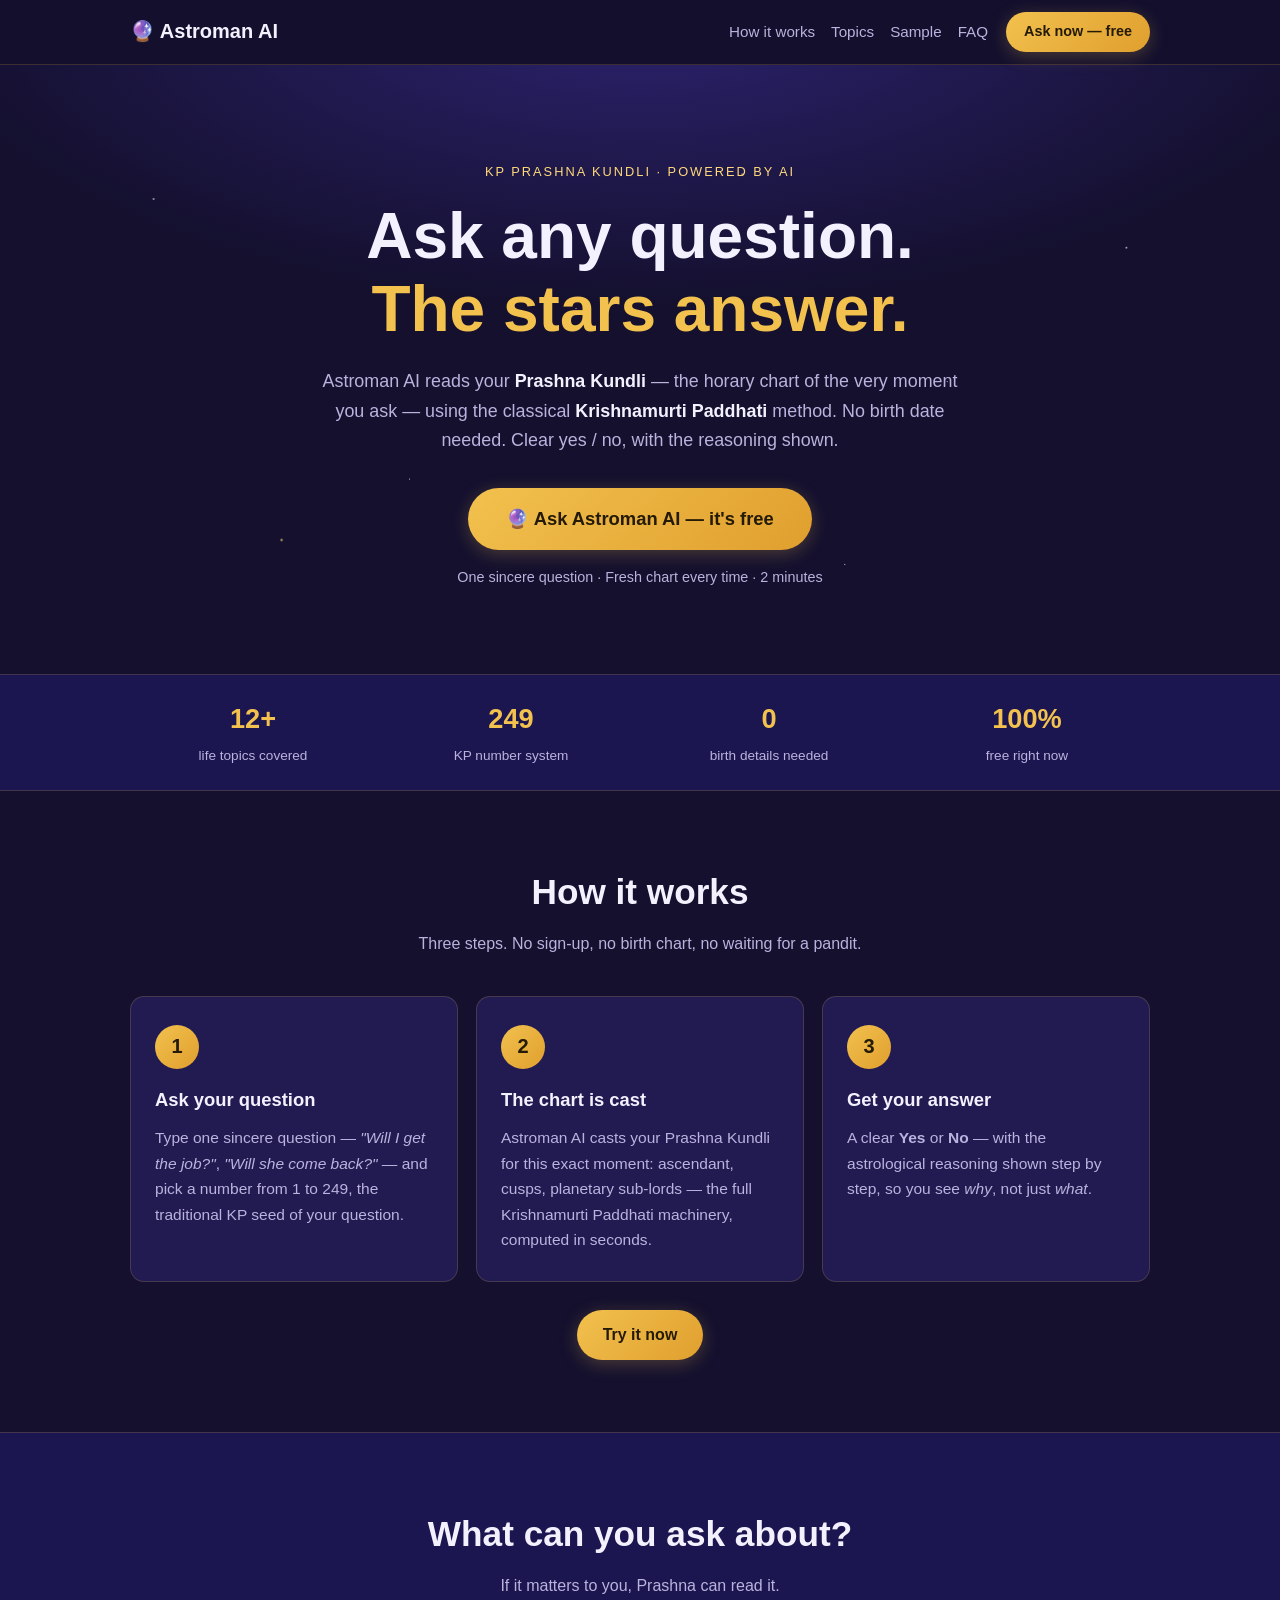
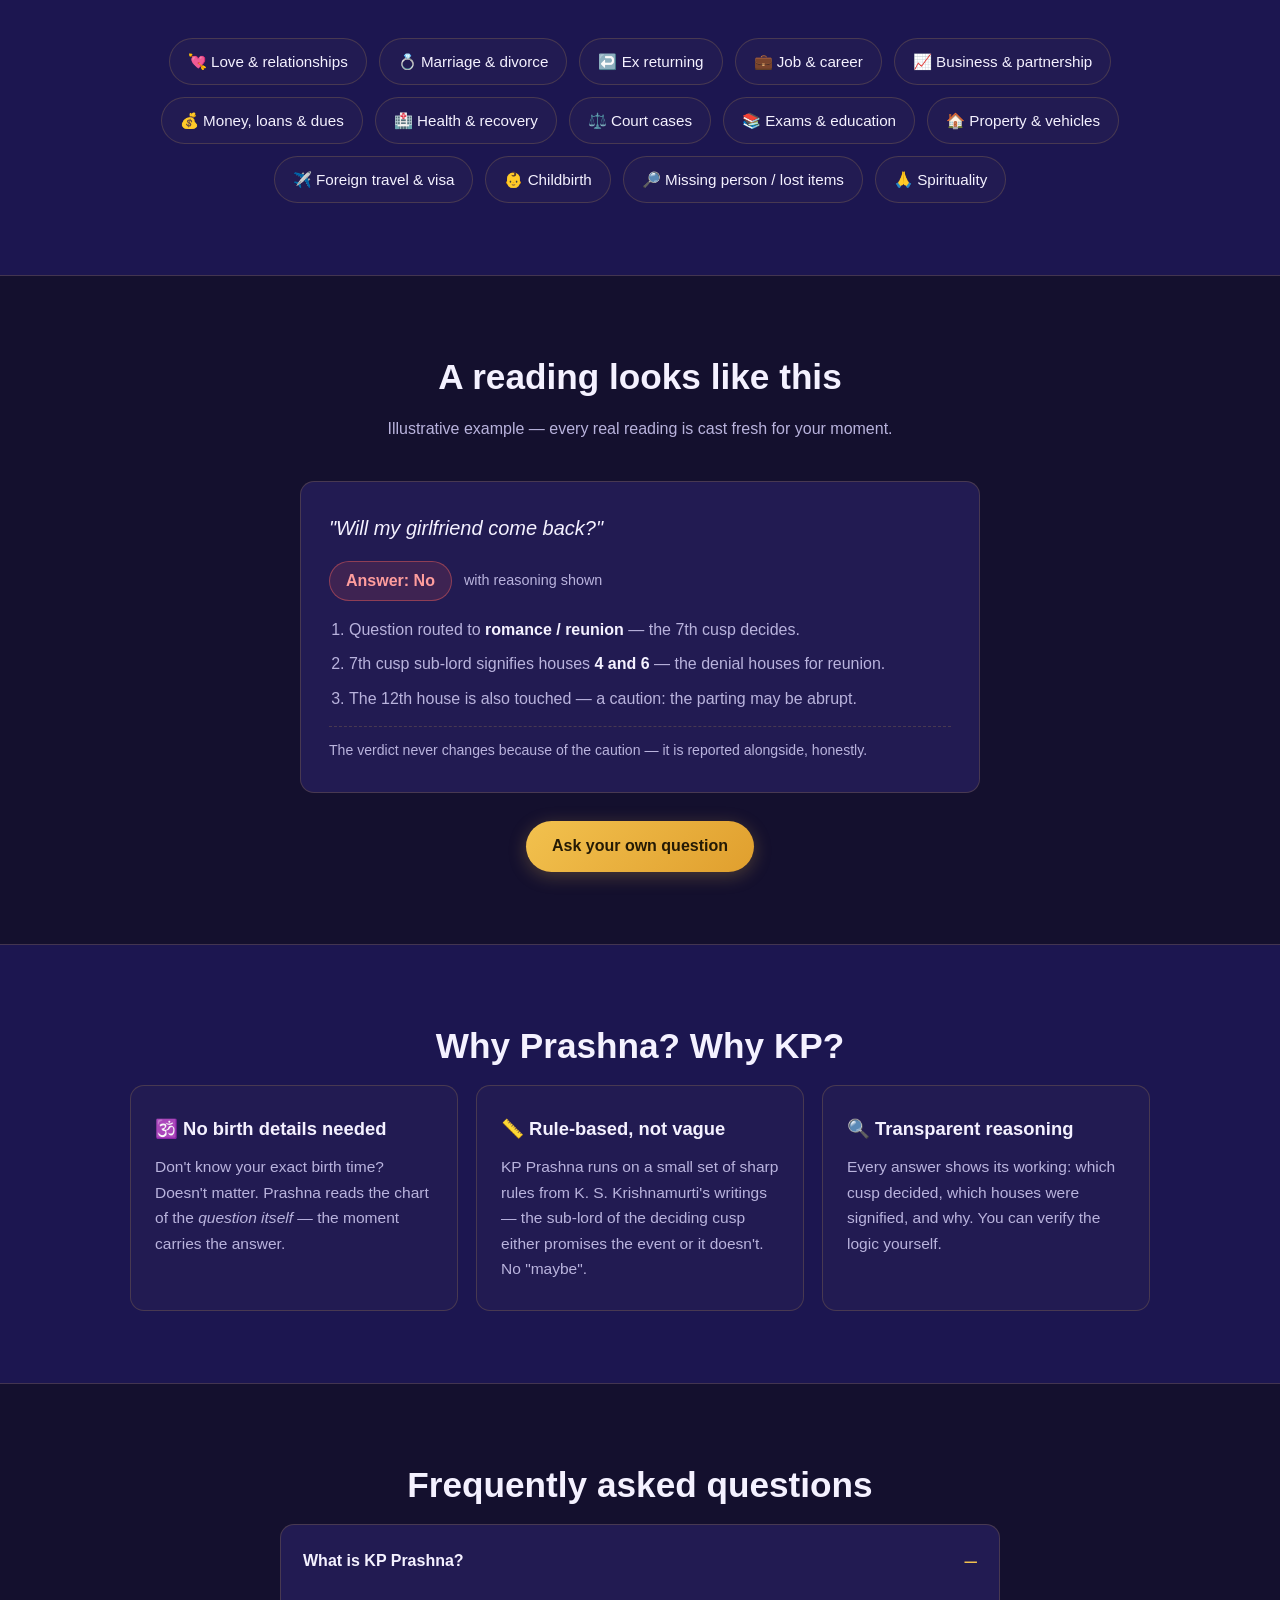
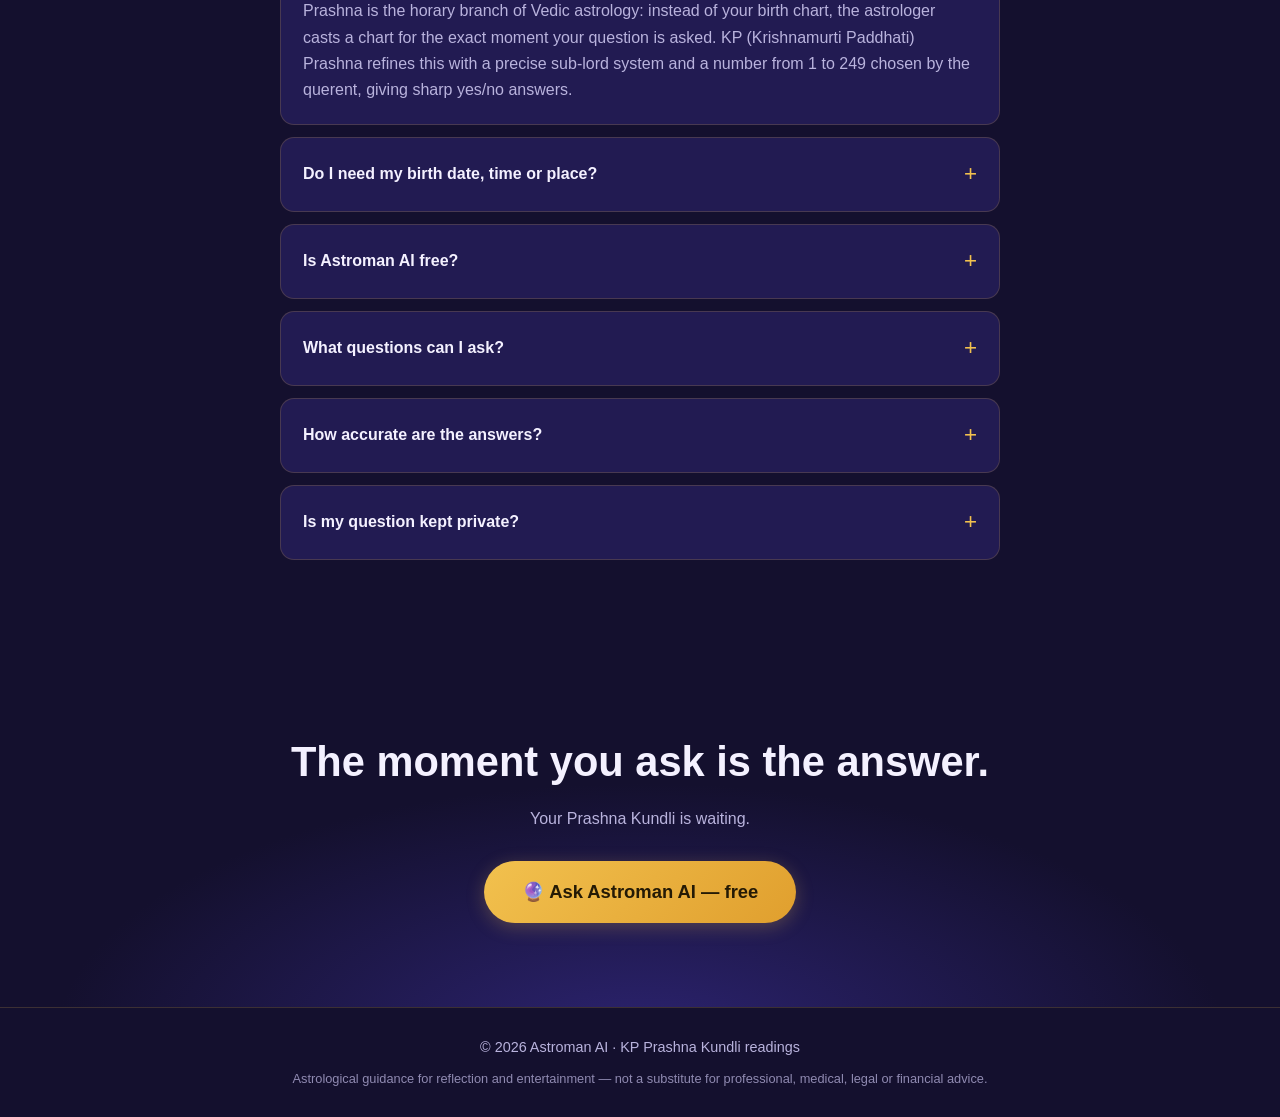
==== index.html @ 87f91f1e "Add Google site verification meta tag" ====
<!DOCTYPE html>
<html lang="en">
<head>
 <meta name="google-site-verification" content="googlef92e8e6c33d27074.html" 
  <meta charset="UTF-8">
  <meta name="viewport" content="width=device-width, initial-scale=1.0">
  <title>Astroman AI — KP Prashna Kundli AI | Ask Any Question, Get Your Answer</title>
  <meta name="description" content="Astroman AI is a free KP Prashna Kundli chatbot. Ask about love, marriage, career, money, health or court cases — get a clear yes/no answer with astrological reasoning. No birth details needed.">
  <meta name="keywords" content="KP prashna, prashna kundli, horary astrology, KP astrology AI, Krishnamurti Paddhati, online kundli question, astrology chatbot free">
  <meta name="author" content="Astroman AI">
  <meta name="robots" content="index, follow">
  <link rel="canonical" href="https://ketchup-man-05.github.io/astroman-ai/">
  <meta property="og:type" content="website">
  <meta property="og:title" content="Astroman AI — KP Prashna Kundli AI">
  <meta property="og:description" content="Ask any life question. Ancient KP Prashna wisdom, decoded by AI in seconds. Free.">
  <meta property="og:url" content="https://ketchup-man-05.github.io/astroman-ai/">
  <meta name="theme-color" content="#1a1440">
  <link rel="icon" href="data:image/svg+xml,<svg xmlns='http://www.w3.org/2000/svg' viewBox='0 0 100 100'><text y='.9em' font-size='90'>🔮</text></svg>">
  <link rel="stylesheet" href="styles.css">
  <script type="application/ld+json">
  {
    "@context": "https://schema.org",
    "@type": "WebSite",
    "name": "Astroman AI",
    "url": "https://ketchup-man-05.github.io/astroman-ai/",
    "description": "Free KP Prashna Kundli AI chatbot — ask any question, get a clear yes/no answer with astrological reasoning."
  }
  </script>
  <script type="application/ld+json">
  {
    "@context": "https://schema.org",
    "@type": "FAQPage",
    "mainEntity": [
      {
        "@type": "Question",
        "name": "What is KP Prashna?",
        "acceptedAnswer": {"@type": "Answer", "text": "Prashna is the horary branch of Vedic astrology: instead of your birth chart, the astrologer casts a chart for the exact moment your question is asked. KP (Krishnamurti Paddhati) Prashna refines this with a precise sub-lord system and a number from 1 to 249 chosen by the querent, giving sharp yes/no answers."}
      },
      {
        "@type": "Question",
        "name": "Do I need my birth date, time or place?",
        "acceptedAnswer": {"@type": "Answer", "text": "No. That is the beauty of Prashna — the chart is cast for the moment you ask the question, so no birth details are needed at all."}
      },
      {
        "@type": "Question",
        "name": "Is Astroman AI free?",
        "acceptedAnswer": {"@type": "Answer", "text": "Yes, Astroman AI is currently free to use. Just open the bot, ask one sincere question, and get your reading."}
      },
      {
        "@type": "Question",
        "name": "What questions can I ask?",
        "acceptedAnswer": {"@type": "Answer", "text": "Love and relationships, marriage and divorce, ex returning, career and job changes, business, money and loans, health and recovery, court cases, exams and education, property deals, foreign travel and visas, childbirth, and missing persons or lost items."}
      },
      {
        "@type": "Question",
        "name": "How accurate are the answers?",
        "acceptedAnswer": {"@type": "Answer", "text": "Astroman AI follows the classical KP Prashna rules from K. S. Krishnamurti's writings as faithfully as possible, and every answer shows its astrological reasoning so you can judge for yourself. Live outcomes are being collected to measure real-world accuracy over time. Treat readings as guidance for reflection."}
      },
      {
        "@type": "Question",
        "name": "Is my question kept private?",
        "acceptedAnswer": {"@type": "Answer", "text": "Your questions are never published anywhere. They may be used anonymously to improve the system's accuracy."}
      }
    ]
  }
  </script>
</head>
<body>

  <header class="nav">
    <div class="wrap nav-inner">
      <a class="brand" href="#top">🔮 Astroman&nbsp;AI</a>
      <nav class="links">
        <a href="#how">How it works</a>
        <a href="#topics">Topics</a>
        <a href="#sample">Sample</a>
        <a href="#faq">FAQ</a>
      </nav>
      <a class="btn btn-small" href="https://astroman-ai.streamlit.app/" target="_blank" rel="noopener">Ask now — free</a>
    </div>
  </header>

  <main id="top">

    <section class="hero">
      <div class="stars" aria-hidden="true"></div>
      <div class="wrap hero-inner">
        <p class="kicker">KP Prashna Kundli · Powered by AI</p>
        <h1>Ask any question.<br><span class="gold">The stars answer.</span></h1>
        <p class="lede">Astroman AI reads your <strong>Prashna Kundli</strong> — the horary chart of the very moment you ask — using the classical <strong>Krishnamurti Paddhati</strong> method. No birth date needed. Clear yes&nbsp;/&nbsp;no, with the reasoning shown.</p>
        <div class="cta-row">
          <a class="btn btn-big" href="https://astroman-ai.streamlit.app/" target="_blank" rel="noopener">🔮 Ask Astroman AI — it's free</a>
        </div>
        <p class="micro">One sincere question · Fresh chart every time · 2 minutes</p>
      </div>
    </section>

    <section class="strip">
      <div class="wrap strip-inner">
        <div class="strip-item"><span class="n">12+</span><span class="t">life topics covered</span></div>
        <div class="strip-item"><span class="n">249</span><span class="t">KP number system</span></div>
        <div class="strip-item"><span class="n">0</span><span class="t">birth details needed</span></div>
        <div class="strip-item"><span class="n">100%</span><span class="t">free right now</span></div>
      </div>
    </section>

    <section id="how" class="section">
      <div class="wrap">
        <h2>How it works</h2>
        <p class="sub">Three steps. No sign-up, no birth chart, no waiting for a pandit.</p>
        <div class="cards">
          <div class="card">
            <div class="step">1</div>
            <h3>Ask your question</h3>
            <p>Type one sincere question — <em>"Will I get the job?"</em>, <em>"Will she come back?"</em> — and pick a number from 1 to 249, the traditional KP seed of your question.</p>
          </div>
          <div class="card">
            <div class="step">2</div>
            <h3>The chart is cast</h3>
            <p>Astroman AI casts your Prashna Kundli for this exact moment: ascendant, cusps, planetary sub-lords — the full Krishnamurti Paddhati machinery, computed in seconds.</p>
          </div>
          <div class="card">
            <div class="step">3</div>
            <h3>Get your answer</h3>
            <p>A clear <strong>Yes</strong> or <strong>No</strong> — with the astrological reasoning shown step by step, so you see <em>why</em>, not just <em>what</em>.</p>
          </div>
        </div>
        <div class="center"><a class="btn" href="https://astroman-ai.streamlit.app/" target="_blank" rel="noopener">Try it now</a></div>
      </div>
    </section>

    <section id="topics" class="section alt">
      <div class="wrap">
        <h2>What can you ask about?</h2>
        <p class="sub">If it matters to you, Prashna can read it.</p>
        <div class="topics">
          <span>💘 Love &amp; relationships</span>
          <span>💍 Marriage &amp; divorce</span>
          <span>↩️ Ex returning</span>
          <span>💼 Job &amp; career</span>
          <span>📈 Business &amp; partnership</span>
          <span>💰 Money, loans &amp; dues</span>
          <span>🏥 Health &amp; recovery</span>
          <span>⚖️ Court cases</span>
          <span>📚 Exams &amp; education</span>
          <span>🏠 Property &amp; vehicles</span>
          <span>✈️ Foreign travel &amp; visa</span>
          <span>👶 Childbirth</span>
          <span>🔎 Missing person / lost items</span>
          <span>🙏 Spirituality</span>
        </div>
      </div>
    </section>

    <section id="sample" class="section">
      <div class="wrap">
        <h2>A reading looks like this</h2>
        <p class="sub">Illustrative example — every real reading is cast fresh for your moment.</p>
        <div class="reading">
          <p class="q">"Will my girlfriend come back?"</p>
          <div class="a-row"><span class="verdict">Answer: No</span><span class="conf">with reasoning shown</span></div>
          <ol class="why">
            <li>Question routed to <strong>romance / reunion</strong> — the 7th cusp decides.</li>
            <li>7th cusp sub-lord signifies houses <strong>4 and 6</strong> — the denial houses for reunion.</li>
            <li>The 12th house is also touched — a caution: the parting may be abrupt.</li>
          </ol>
          <p class="note">The verdict never changes because of the caution — it is reported alongside, honestly.</p>
        </div>
        <div class="center"><a class="btn" href="https://astroman-ai.streamlit.app/" target="_blank" rel="noopener">Ask your own question</a></div>
      </div>
    </section>

    <section class="section alt">
      <div class="wrap">
        <h2>Why Prashna? Why KP?</h2>
        <div class="cards">
          <div class="card">
            <h3>🕉️ No birth details needed</h3>
            <p>Don't know your exact birth time? Doesn't matter. Prashna reads the chart of the <em>question itself</em> — the moment carries the answer.</p>
          </div>
          <div class="card">
            <h3>📏 Rule-based, not vague</h3>
            <p>KP Prashna runs on a small set of sharp rules from K.&nbsp;S.&nbsp;Krishnamurti's writings — the sub-lord of the deciding cusp either promises the event or it doesn't. No "maybe".</p>
          </div>
          <div class="card">
            <h3>🔍 Transparent reasoning</h3>
            <p>Every answer shows its working: which cusp decided, which houses were signified, and why. You can verify the logic yourself.</p>
          </div>
        </div>
      </div>
    </section>

    <section id="faq" class="section">
      <div class="wrap narrow">
        <h2>Frequently asked questions</h2>
        <div class="faq">
          <details open>
            <summary>What is KP Prashna?</summary>
            <p>Prashna is the horary branch of Vedic astrology: instead of your birth chart, the astrologer casts a chart for the exact moment your question is asked. KP (Krishnamurti Paddhati) Prashna refines this with a precise sub-lord system and a number from 1 to 249 chosen by the querent, giving sharp yes/no answers.</p>
          </details>
          <details>
            <summary>Do I need my birth date, time or place?</summary>
            <p>No. That is the beauty of Prashna — the chart is cast for the moment you ask the question, so no birth details are needed at all.</p>
          </details>
          <details>
            <summary>Is Astroman AI free?</summary>
            <p>Yes — currently completely free. Open the bot, ask one sincere question, and get your reading.</p>
          </details>
          <details>
            <summary>What questions can I ask?</summary>
            <p>Love and relationships, marriage and divorce, ex returning, career and job changes, business, money and loans, health and recovery, court cases, exams and education, property deals, foreign travel and visas, childbirth, missing persons or lost items, and spiritual questions.</p>
          </details>
          <details>
            <summary>How accurate are the answers?</summary>
            <p>Astroman AI follows the classical KP Prashna rules from K.&nbsp;S.&nbsp;Krishnamurti's writings as faithfully as possible, and every answer shows its reasoning so you can judge for yourself. Live outcomes are being collected to measure real-world accuracy over time. Please treat readings as guidance for reflection.</p>
          </details>
          <details>
            <summary>Is my question kept private?</summary>
            <p>Your questions are never published anywhere. They may be used anonymously to improve the system's accuracy.</p>
          </details>
        </div>
      </div>
    </section>

    <section class="final-cta">
      <div class="wrap">
        <h2>The moment you ask is the answer.</h2>
        <p>Your Prashna Kundli is waiting.</p>
        <a class="btn btn-big" href="https://astroman-ai.streamlit.app/" target="_blank" rel="noopener">🔮 Ask Astroman AI — free</a>
      </div>
    </section>

  </main>

  <footer>
    <div class="wrap foot-inner">
      <p>© 2026 Astroman AI · KP Prashna Kundli readings</p>
      <p class="disclaimer">Astrological guidance for reflection and entertainment — not a substitute for professional, medical, legal or financial advice.</p>
    </div>
  </footer>

  <script src="script.js"></script>
</body>
</html>
---- styles.css ----
:root {
  --bg: #14102e;
  --bg2: #1c1650;
  --card: #221b52;
  --gold: #f2c14e;
  --gold2: #ffd97a;
  --ink: #f4f1ff;
  --muted: #b9b3dd;
  --line: rgba(242, 193, 78, .18);
  --radius: 14px;
}

* { box-sizing: border-box; margin: 0; padding: 0; }

html { scroll-behavior: smooth; }

body {
  font-family: -apple-system, BlinkMacSystemFont, "Segoe UI", Roboto, "Noto Sans", Arial, sans-serif;
  background: var(--bg);
  color: var(--ink);
  line-height: 1.65;
}

.wrap { max-width: 1060px; margin: 0 auto; padding: 0 20px; }
.wrap.narrow { max-width: 760px; }

/* ---------- nav ---------- */
.nav {
  position: sticky; top: 0; z-index: 50;
  background: rgba(20, 16, 46, .92);
  backdrop-filter: blur(8px);
  border-bottom: 1px solid var(--line);
}
.nav-inner { display: flex; align-items: center; gap: 18px; padding: 12px 20px; }
.brand { font-size: 1.25rem; font-weight: 800; color: var(--ink); text-decoration: none; }
.links { display: flex; gap: 16px; margin-left: auto; }
.links a { color: var(--muted); text-decoration: none; font-size: .95rem; }
.links a:hover { color: var(--gold2); }
@media (max-width: 640px) { .links { display: none; } }

/* ---------- buttons ---------- */
.btn {
  display: inline-block;
  background: linear-gradient(135deg, var(--gold), #e09f2e);
  color: #241a05;
  font-weight: 700;
  padding: 12px 26px;
  border-radius: 999px;
  text-decoration: none;
  transition: transform .15s ease, box-shadow .15s ease;
  box-shadow: 0 4px 18px rgba(242, 193, 78, .25);
}
.btn:hover { transform: translateY(-2px); box-shadow: 0 8px 24px rgba(242, 193, 78, .35); }
.btn-big { font-size: 1.15rem; padding: 16px 38px; }
.btn-small { padding: 8px 18px; font-size: .9rem; }
.center { text-align: center; margin-top: 28px; }

/* ---------- hero ---------- */
.hero {
  position: relative;
  overflow: hidden;
  text-align: center;
  padding: 96px 0 84px;
  background: radial-gradient(1200px 500px at 50% -10%, #2c2370 0%, var(--bg) 60%);
}
.stars {
  position: absolute; inset: 0; pointer-events: none;
  background-image:
    radial-gradient(1.5px 1.5px at 12% 22%, #fff, transparent),
    radial-gradient(1px 1px at 32% 68%, #fff, transparent),
    radial-gradient(2px 2px at 58% 18%, var(--gold2), transparent),
    radial-gradient(1px 1px at 74% 52%, #fff, transparent),
    radial-gradient(1.5px 1.5px at 88% 30%, #fff, transparent),
    radial-gradient(1px 1px at 45% 40%, #fff, transparent),
    radial-gradient(2px 2px at 22% 78%, var(--gold2), transparent),
    radial-gradient(1px 1px at 66% 82%, #fff, transparent);
  opacity: .7;
}
.hero-inner { position: relative; }
.kicker {
  color: var(--gold2);
  letter-spacing: 2px;
  text-transform: uppercase;
  font-size: .8rem;
  margin-bottom: 18px;
}
.hero h1 { font-size: clamp(2.4rem, 6vw, 4rem); line-height: 1.15; margin-bottom: 20px; }
.gold { color: var(--gold); }
.lede { max-width: 640px; margin: 0 auto 32px; color: var(--muted); font-size: 1.12rem; }
.lede strong { color: var(--ink); }
.cta-row { margin-bottom: 16px; }
.micro { color: var(--muted); font-size: .9rem; }

/* ---------- strip ---------- */
.strip { border-top: 1px solid var(--line); border-bottom: 1px solid var(--line); background: var(--bg2); }
.strip-inner { display: grid; grid-template-columns: repeat(4, 1fr); gap: 12px; padding: 22px 20px; text-align: center; }
.strip-item .n { display: block; font-size: 1.7rem; font-weight: 800; color: var(--gold); }
.strip-item .t { font-size: .85rem; color: var(--muted); }
@media (max-width: 640px) { .strip-inner { grid-template-columns: repeat(2, 1fr); } }

/* ---------- sections ---------- */
.section { padding: 72px 0; }
.section.alt { background: var(--bg2); border-top: 1px solid var(--line); border-bottom: 1px solid var(--line); }
.section h2 { text-align: center; font-size: clamp(1.6rem, 3.5vw, 2.2rem); margin-bottom: 10px; }
.sub { text-align: center; color: var(--muted); margin-bottom: 38px; }

.cards { display: grid; grid-template-columns: repeat(3, 1fr); gap: 18px; }
@media (max-width: 760px) { .cards { grid-template-columns: 1fr; } }
.card {
  background: var(--card);
  border: 1px solid var(--line);
  border-radius: var(--radius);
  padding: 28px 24px;
}
.card h3 { margin-bottom: 10px; font-size: 1.15rem; }
.card p { color: var(--muted); font-size: .97rem; }
.step {
  width: 44px; height: 44px; border-radius: 50%;
  background: linear-gradient(135deg, var(--gold), #e09f2e);
  color: #241a05; font-weight: 800; font-size: 1.25rem;
  display: flex; align-items: center; justify-content: center;
  margin-bottom: 16px;
}

/* ---------- topics ---------- */
.topics { display: flex; flex-wrap: wrap; gap: 12px; justify-content: center; }
.topics span {
  background: var(--card);
  border: 1px solid var(--line);
  border-radius: 999px;
  padding: 10px 18px;
  font-size: .95rem;
}

/* ---------- sample reading ---------- */
.reading {
  max-width: 680px; margin: 0 auto;
  background: var(--card);
  border: 1px solid var(--line);
  border-radius: var(--radius);
  padding: 30px 28px;
}
.reading .q { font-size: 1.25rem; font-style: italic; margin-bottom: 16px; }
.a-row { display: flex; gap: 12px; align-items: center; flex-wrap: wrap; margin-bottom: 16px; }
.verdict {
  background: rgba(224, 90, 90, .15);
  border: 1px solid rgba(224, 90, 90, .5);
  color: #ff9d9d;
  padding: 6px 16px; border-radius: 999px; font-weight: 700;
}
.conf { color: var(--muted); font-size: .9rem; }
.why { margin: 0 0 14px 20px; color: var(--muted); }
.why strong { color: var(--ink); }
.why li { margin-bottom: 8px; }
.note { font-size: .88rem; color: var(--muted); border-top: 1px dashed var(--line); padding-top: 12px; }

/* ---------- faq ---------- */
.faq details {
  background: var(--card);
  border: 1px solid var(--line);
  border-radius: var(--radius);
  margin-bottom: 12px;
  overflow: hidden;
}
.faq summary {
  cursor: pointer;
  padding: 18px 22px;
  font-weight: 700;
  list-style: none;
  display: flex;
  justify-content: space-between;
  align-items: center;
}
.faq summary::-webkit-details-marker { display: none; }
.faq summary::after { content: "+"; color: var(--gold); font-size: 1.4rem; font-weight: 400; }
.faq details[open] summary::after { content: "–"; }
.faq details p { padding: 0 22px 20px; color: var(--muted); }

/* ---------- final cta ---------- */
.final-cta {
  text-align: center;
  padding: 84px 0;
  background: radial-gradient(900px 400px at 50% 110%, #2c2370 0%, var(--bg) 65%);
}
.final-cta h2 { font-size: clamp(1.8rem, 4vw, 2.6rem); margin-bottom: 10px; }
.final-cta p { color: var(--muted); margin-bottom: 28px; }

/* ---------- footer ---------- */
footer { border-top: 1px solid var(--line); padding: 28px 0; }
.foot-inner { text-align: center; color: var(--muted); font-size: .9rem; }
.disclaimer { font-size: .8rem; margin-top: 8px; opacity: .75; }
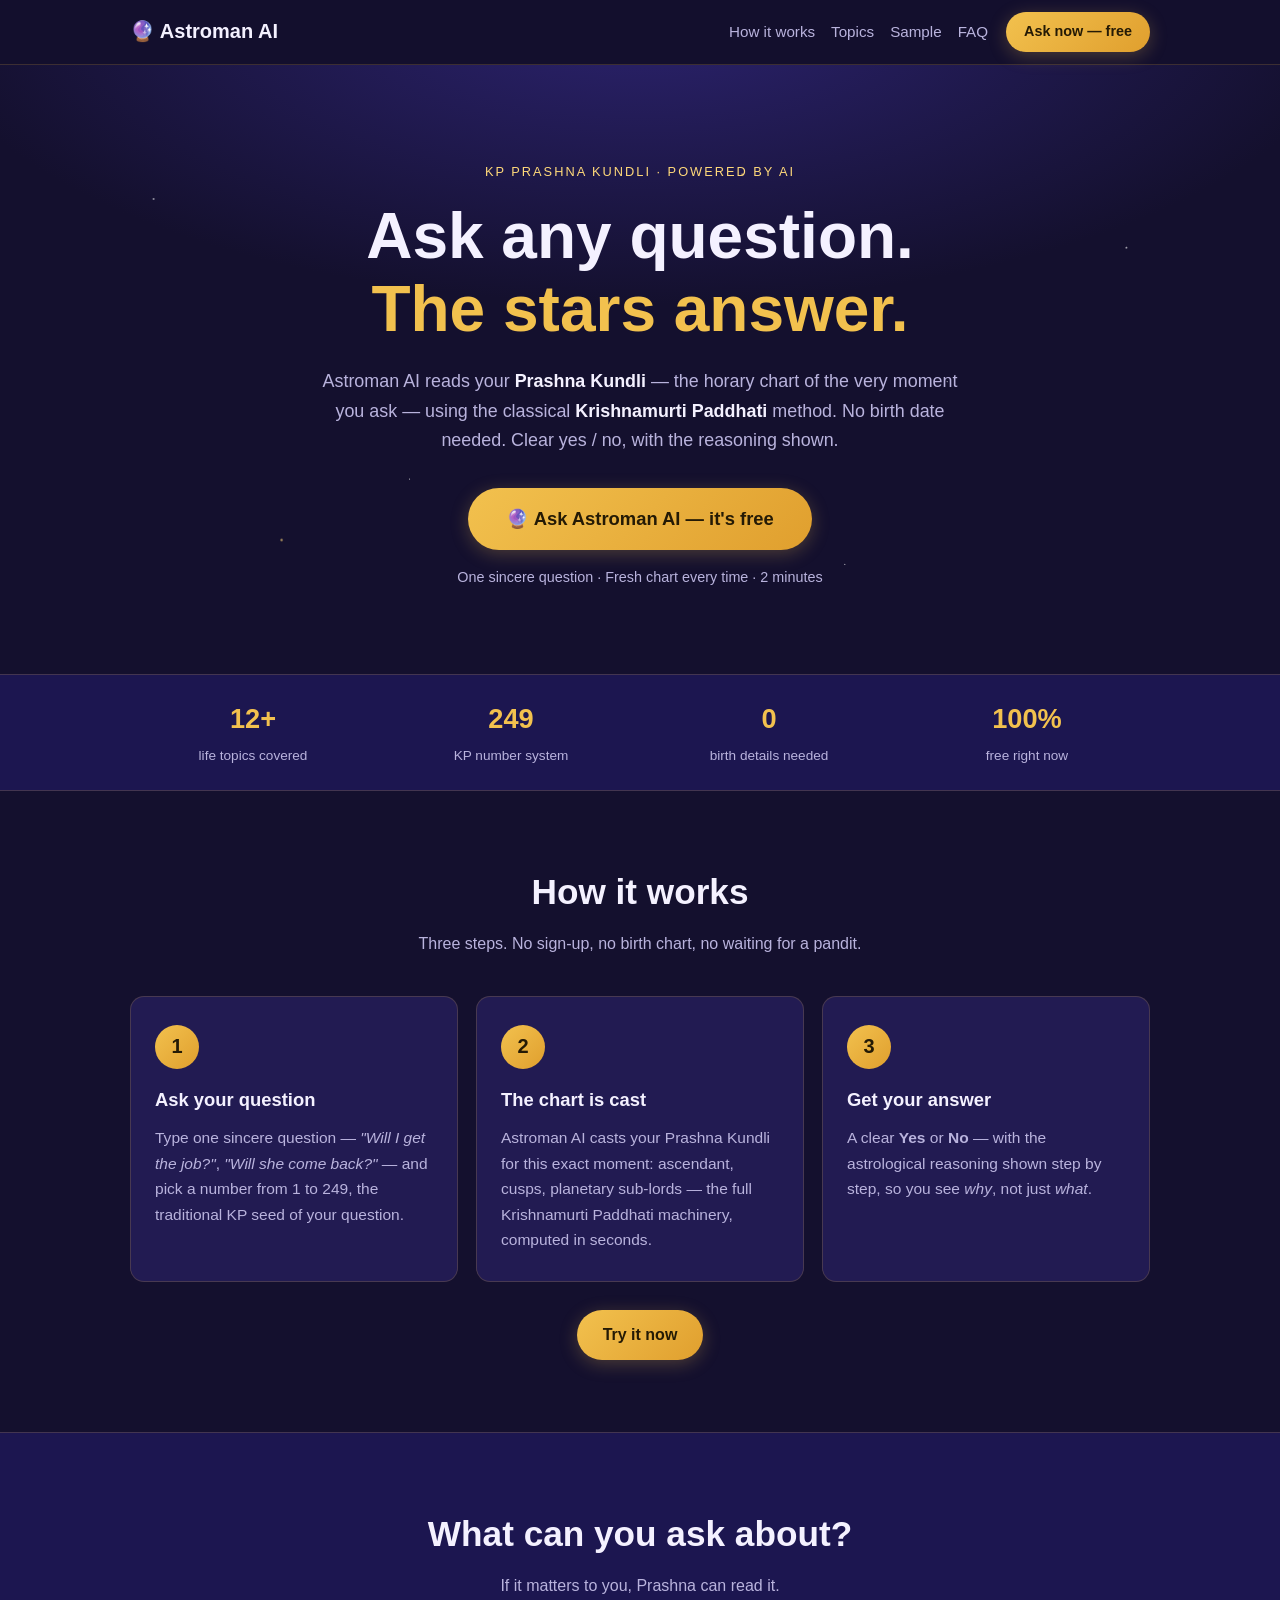
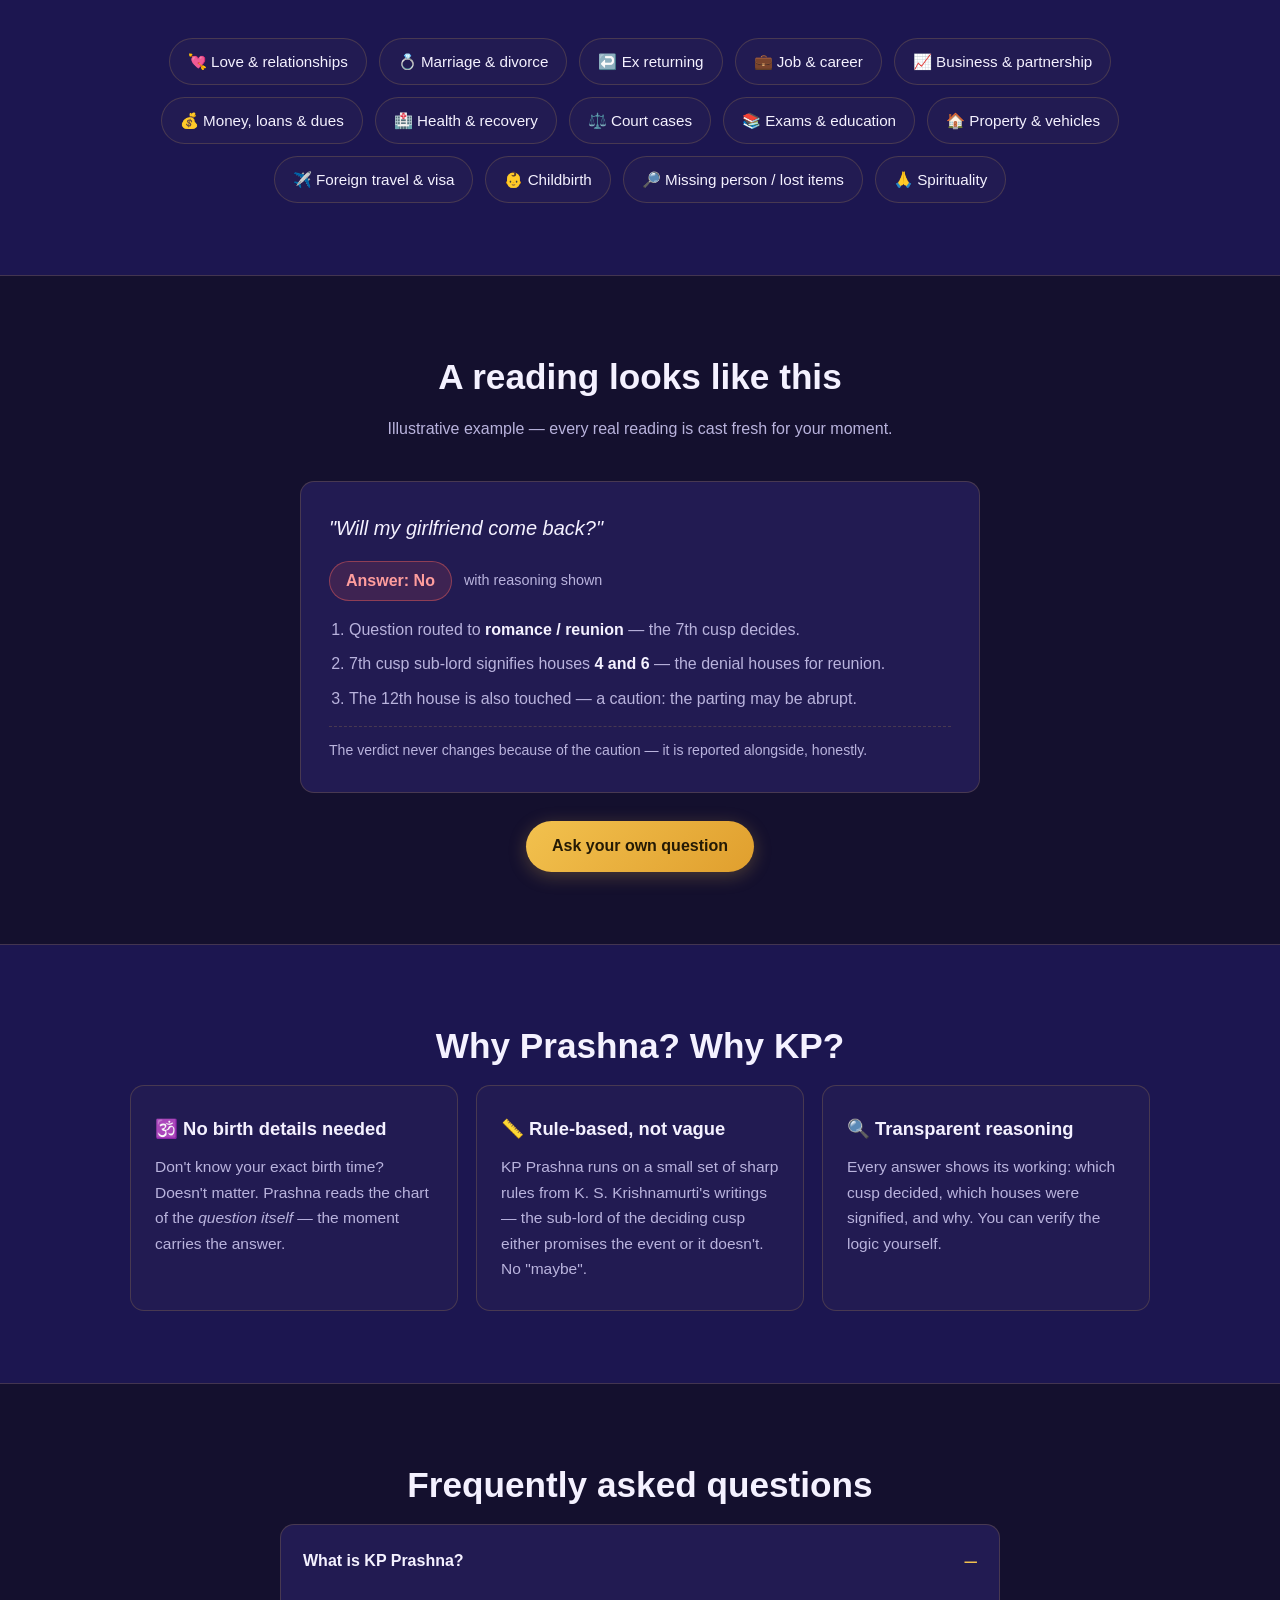
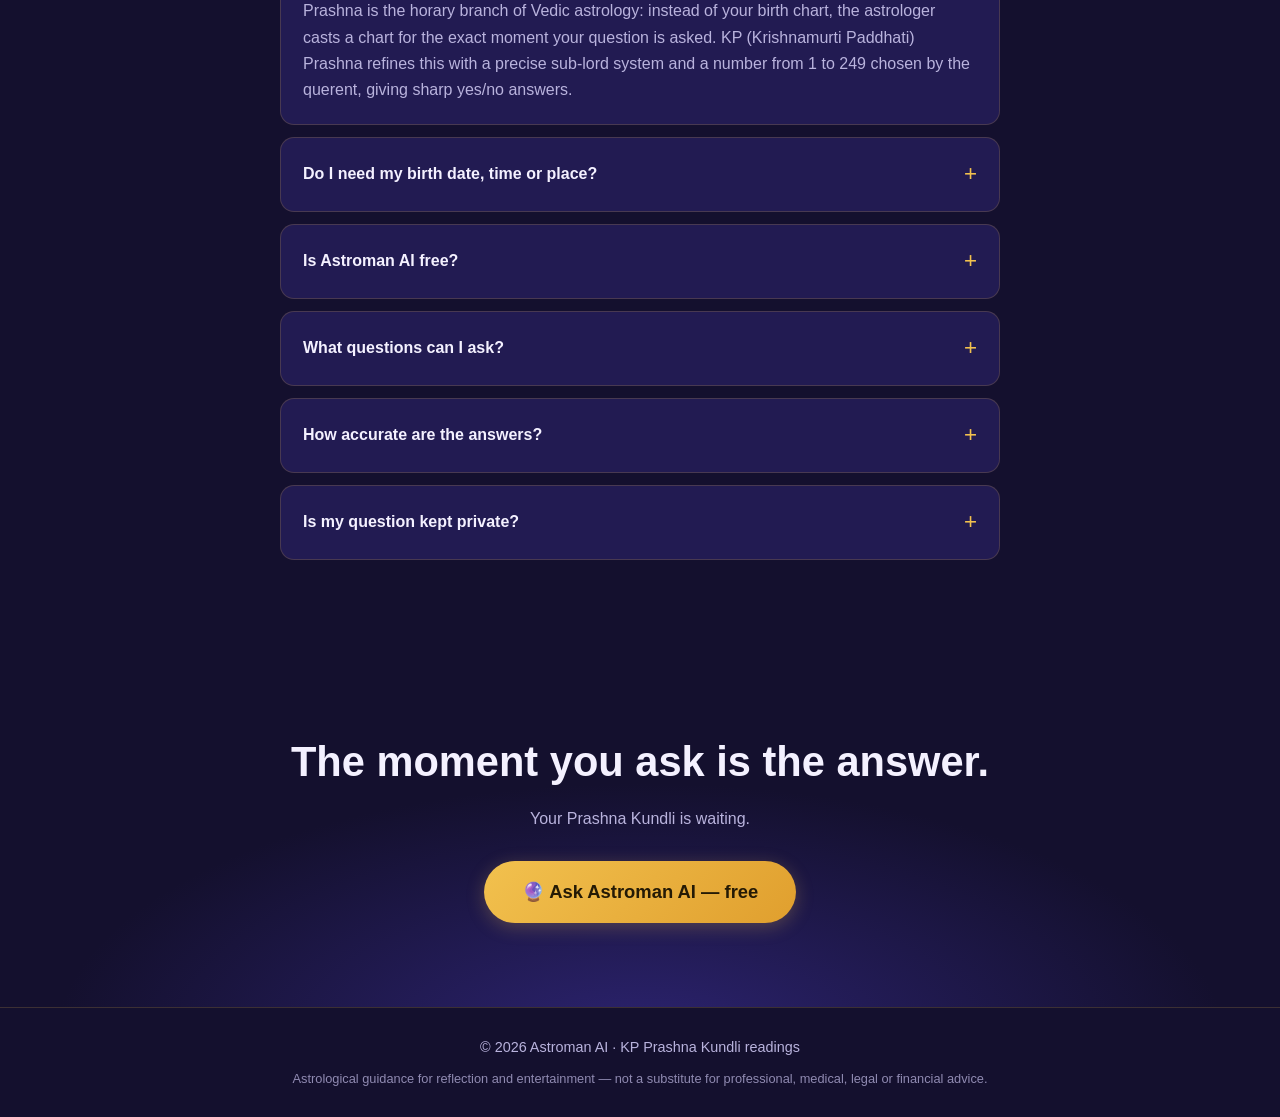
==== commit 2557c55f: "Fix Google site verification meta tag formatting" ====
--- a/index.html
+++ b/index.html
@@ -1,7 +1,7 @@
 <!DOCTYPE html>
 <html lang="en">
 <head>
- <meta name="google-site-verification" content="googlef92e8e6c33d27074.html" 
+ <meta name="google-site-verification" content="googlef92e8e6c33d27074.html"/>
   <meta charset="UTF-8">
   <meta name="viewport" content="width=device-width, initial-scale=1.0">
   <title>Astroman AI — KP Prashna Kundli AI | Ask Any Question, Get Your Answer</title>
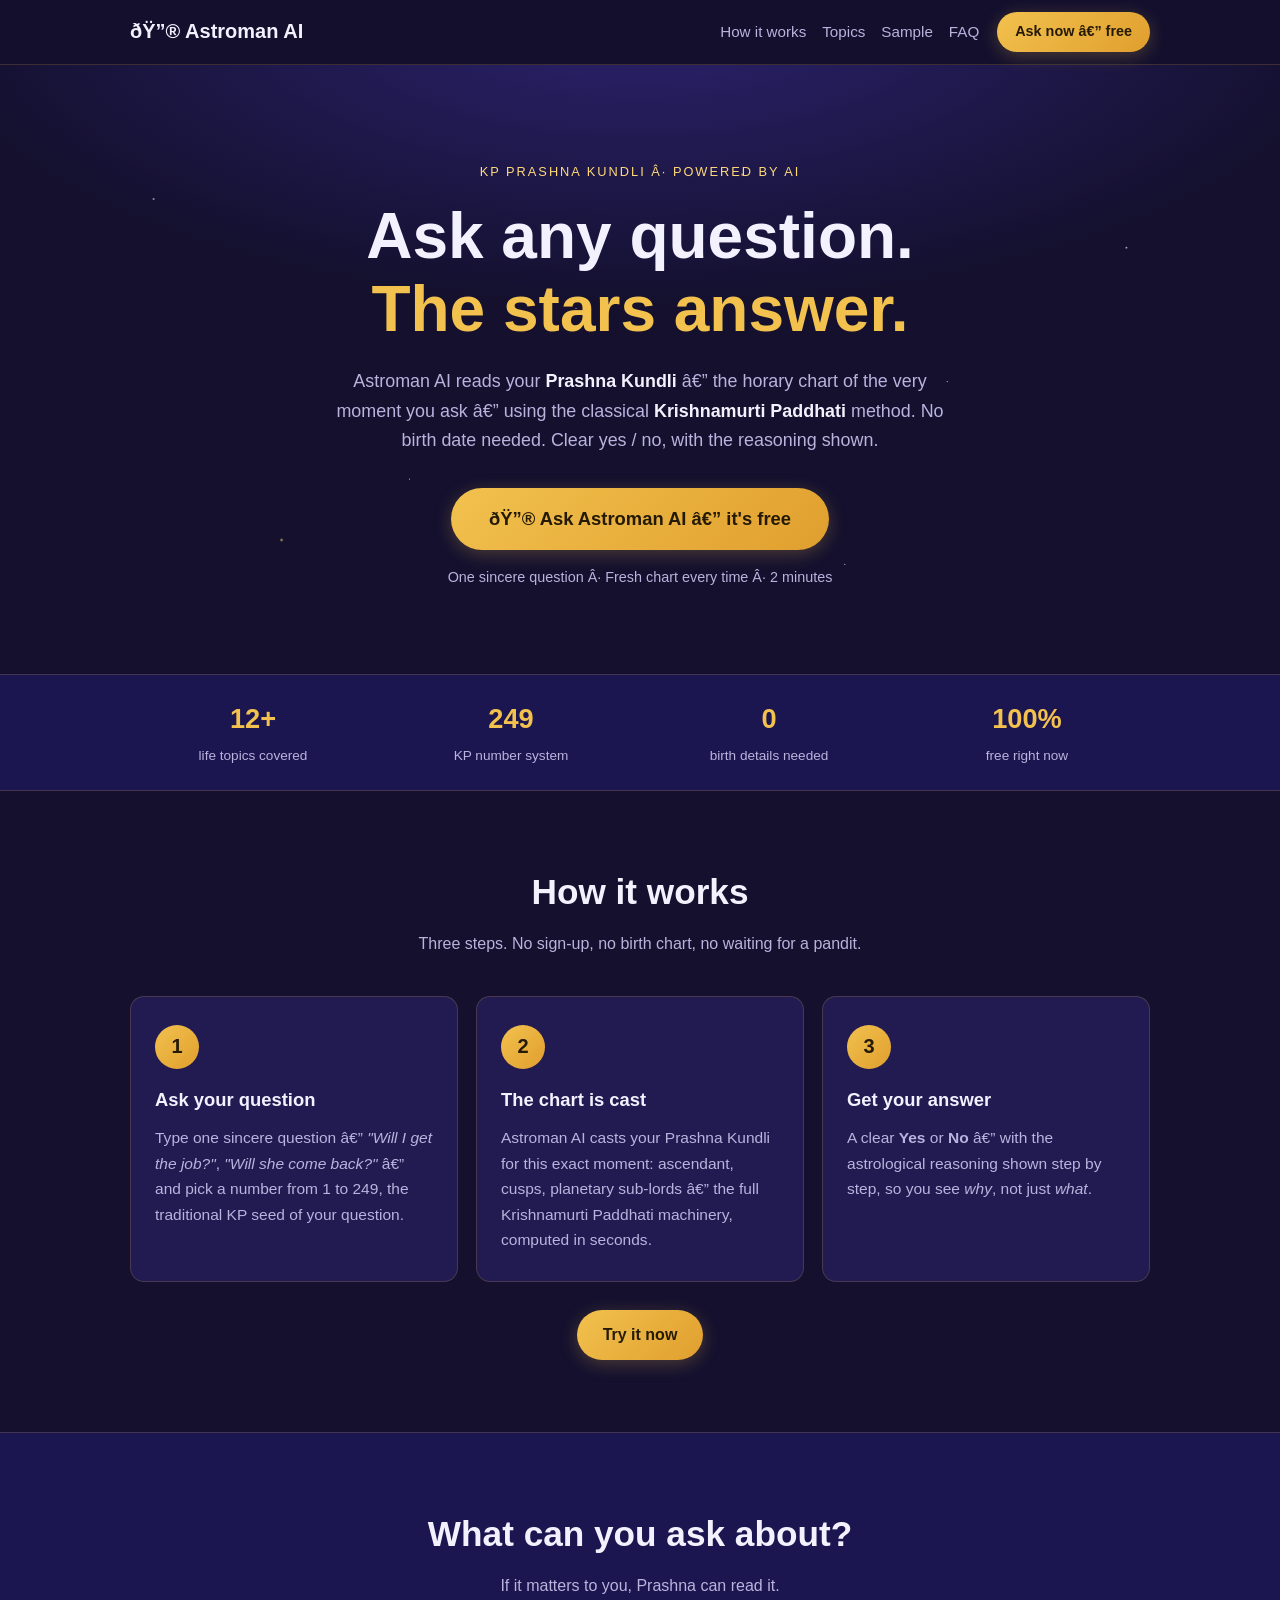
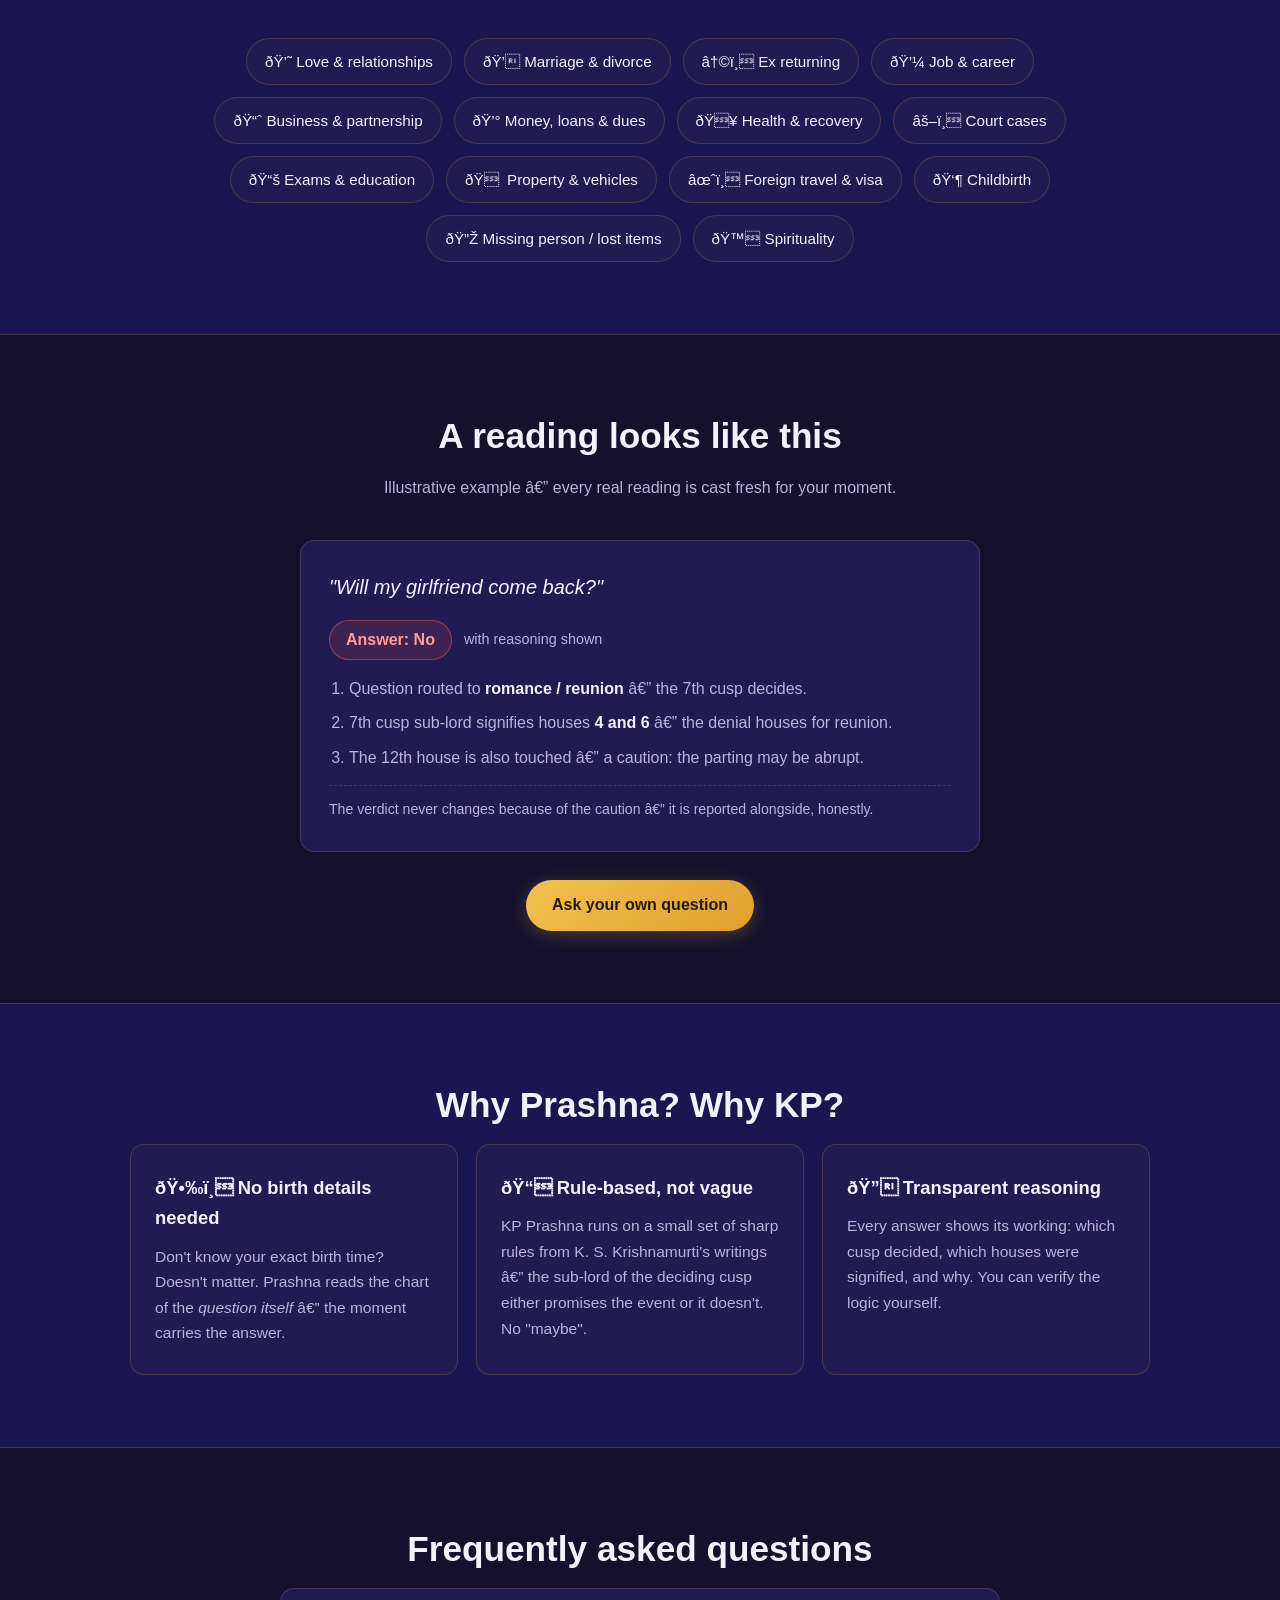
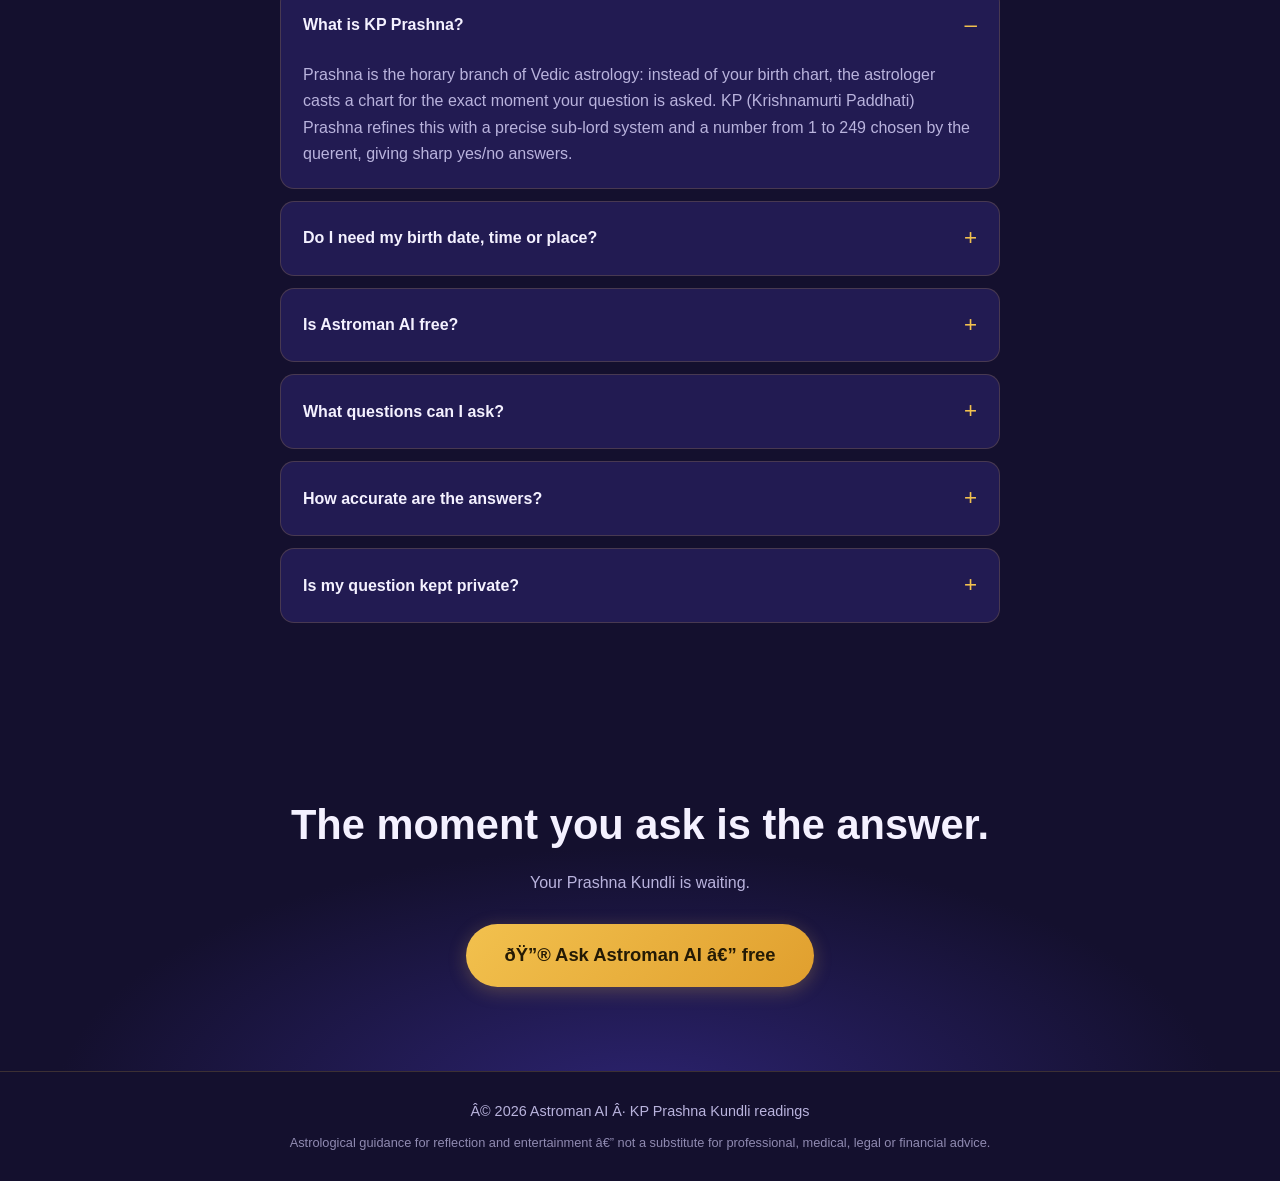
==== commit d5f26596: "Fix google-site-verification meta tag syntax" ====
--- a/index.html
+++ b/index.html
@@ -1,7 +1,7 @@
 <!DOCTYPE html>
 <html lang="en">
 <head>
- <meta name="google-site-verification" content="googlef92e8e6c33d27074.html"/>
+ <meta name="google-site-verification" content="googlef92e8e6c33d27074.html/>
   <meta charset="UTF-8">
   <meta name="viewport" content="width=device-width, initial-scale=1.0">
   <title>Astroman AI — KP Prashna Kundli AI | Ask Any Question, Get Your Answer</title>
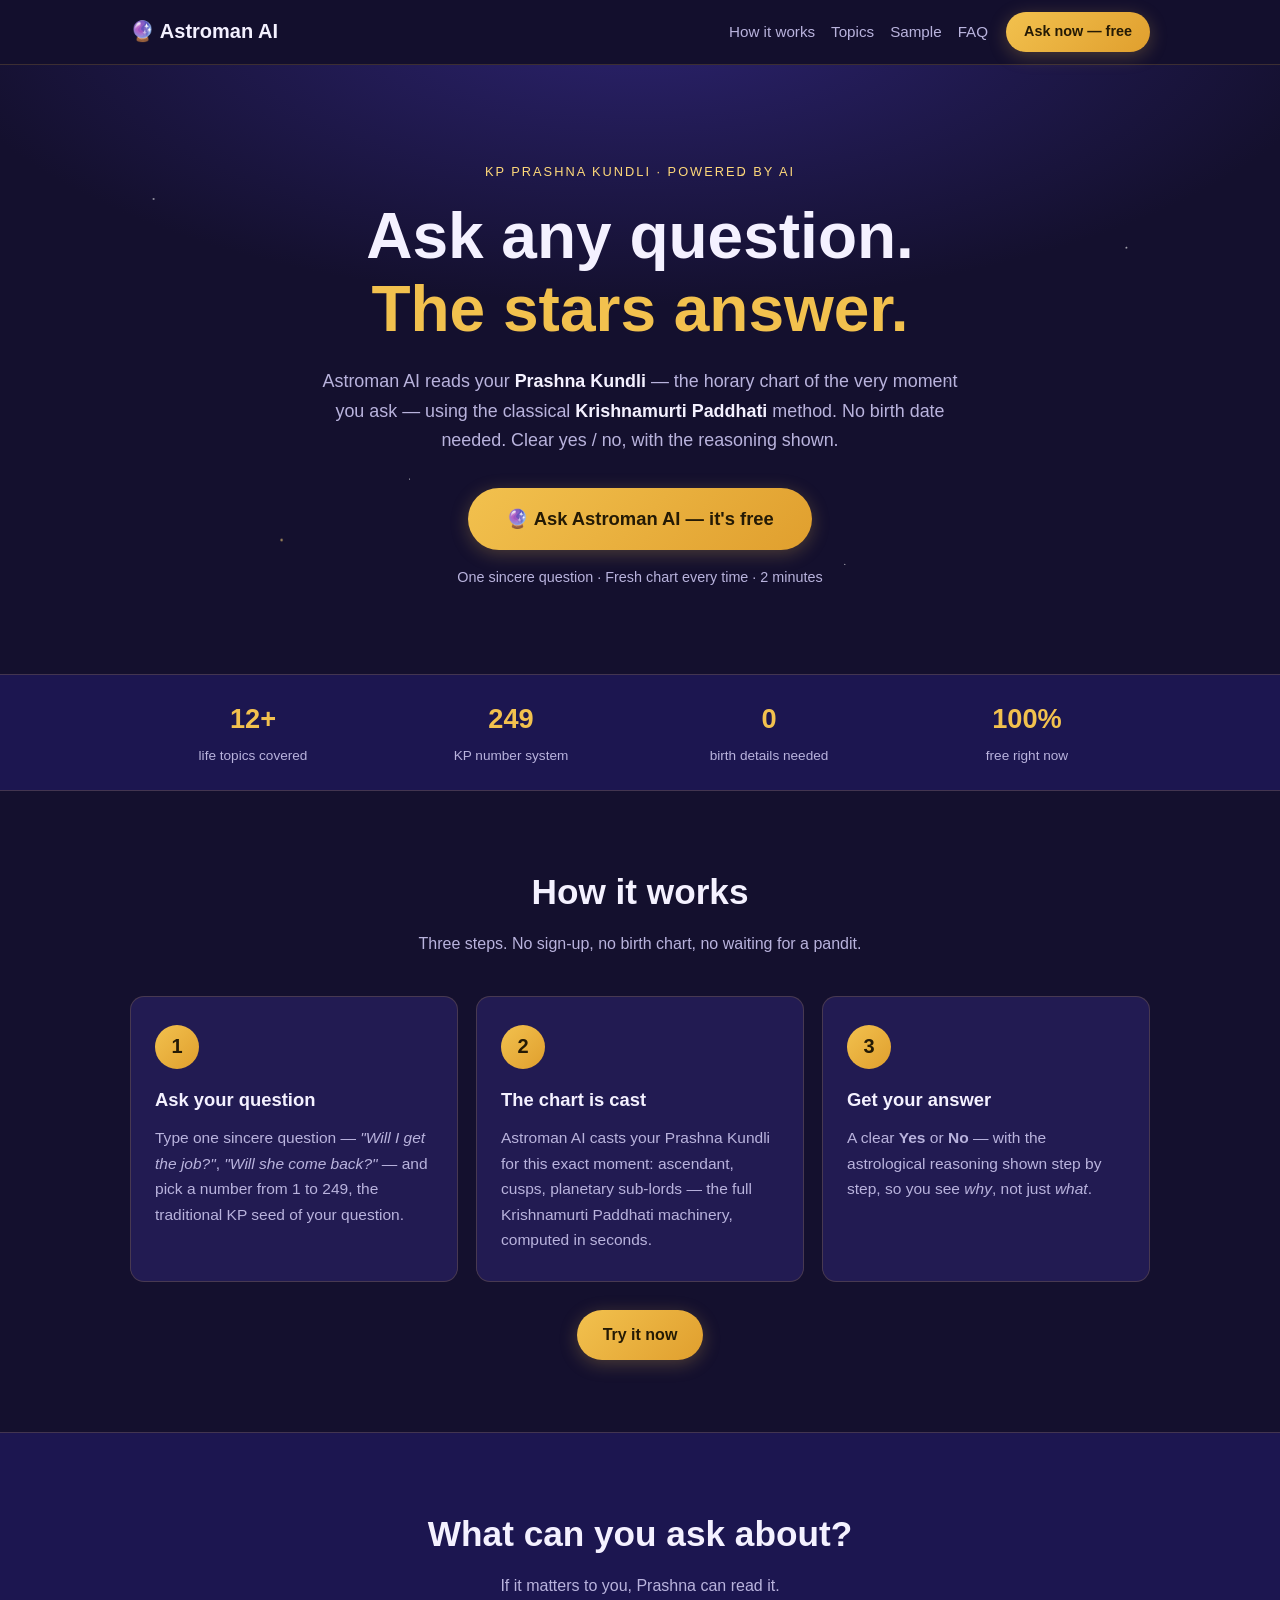
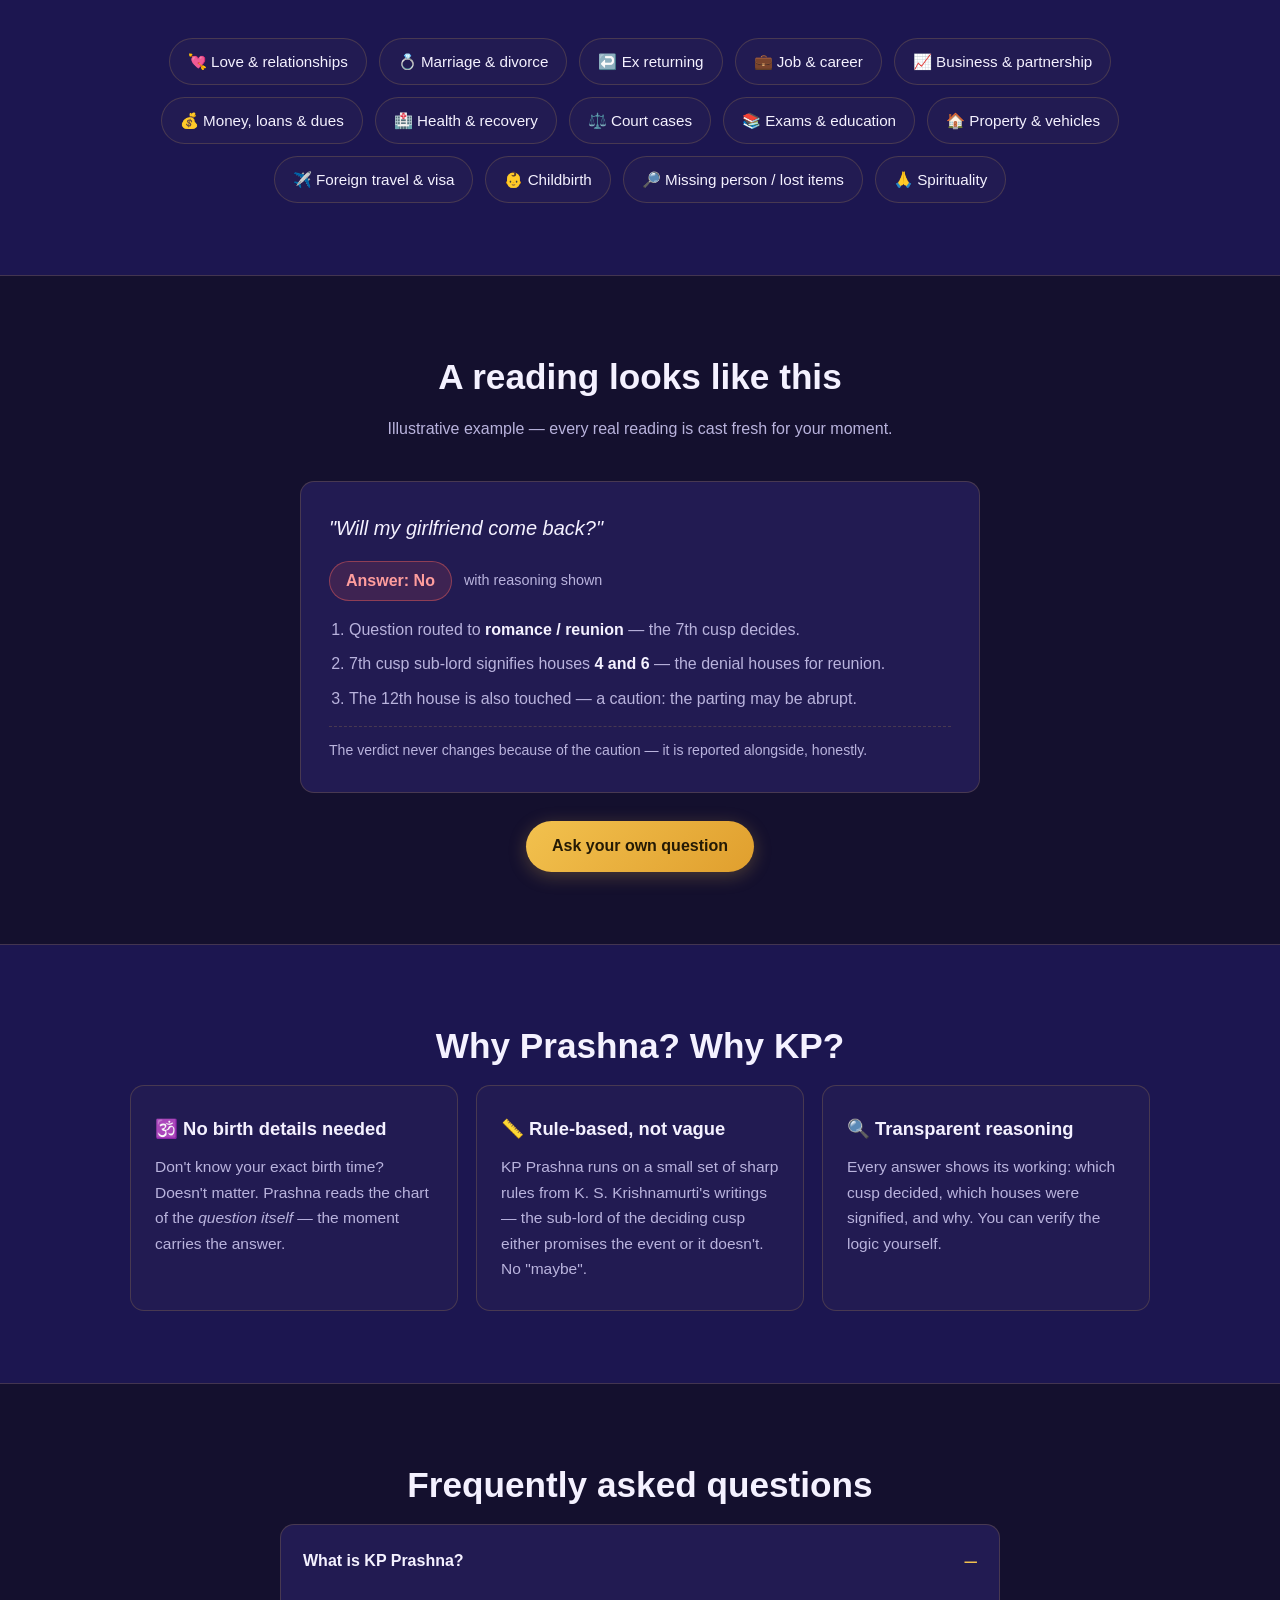
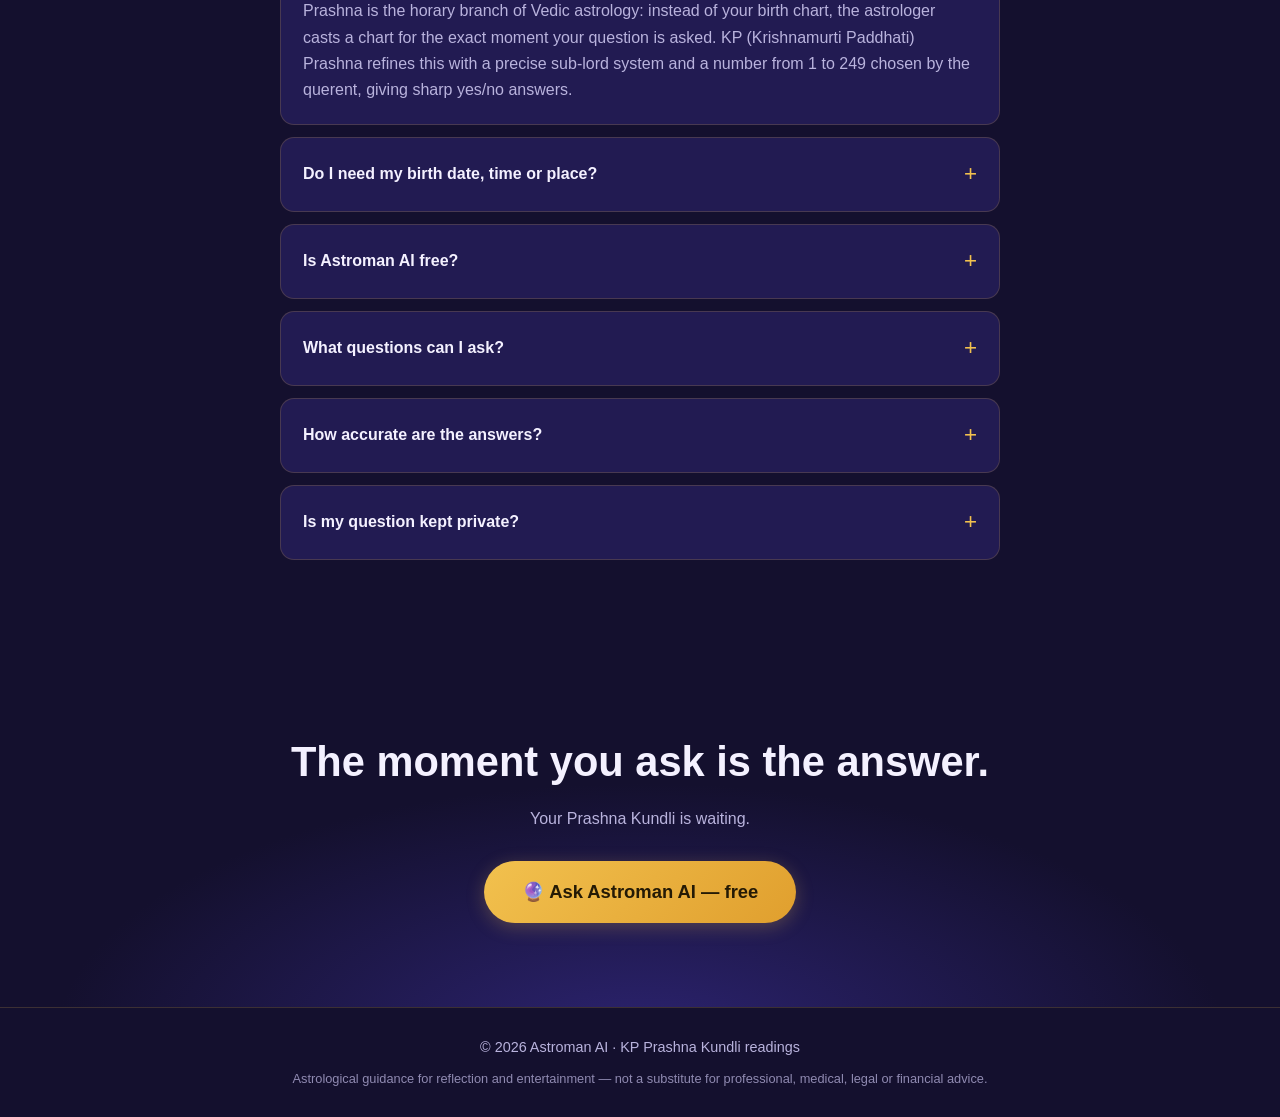
==== commit 8b75aa29: "Remove Google site verification meta tag Removed Google site verification meta tag from HTML." ====
--- a/index.html
+++ b/index.html
@@ -1,7 +1,6 @@
 <!DOCTYPE html>
 <html lang="en">
 <head>
- <meta name="google-site-verification" content="googlef92e8e6c33d27074.html/>
   <meta charset="UTF-8">
   <meta name="viewport" content="width=device-width, initial-scale=1.0">
   <title>Astroman AI — KP Prashna Kundli AI | Ask Any Question, Get Your Answer</title>
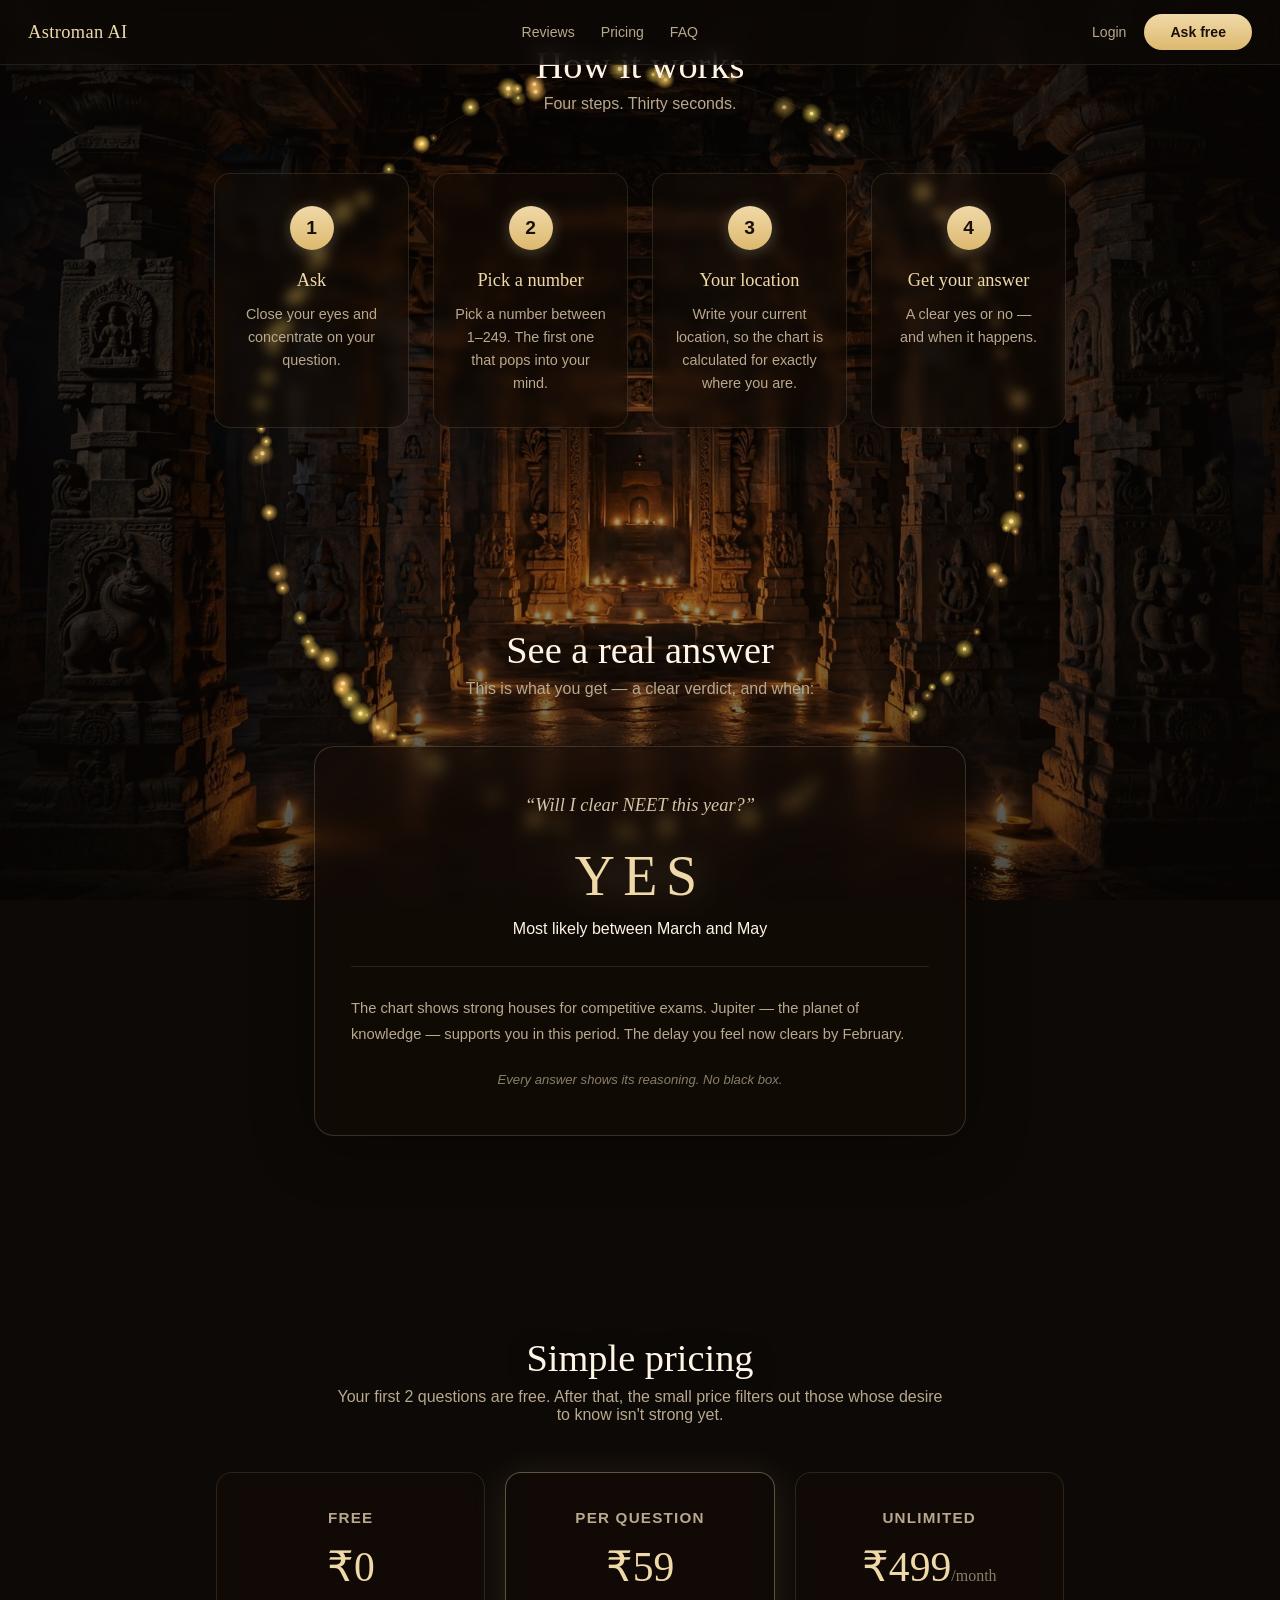
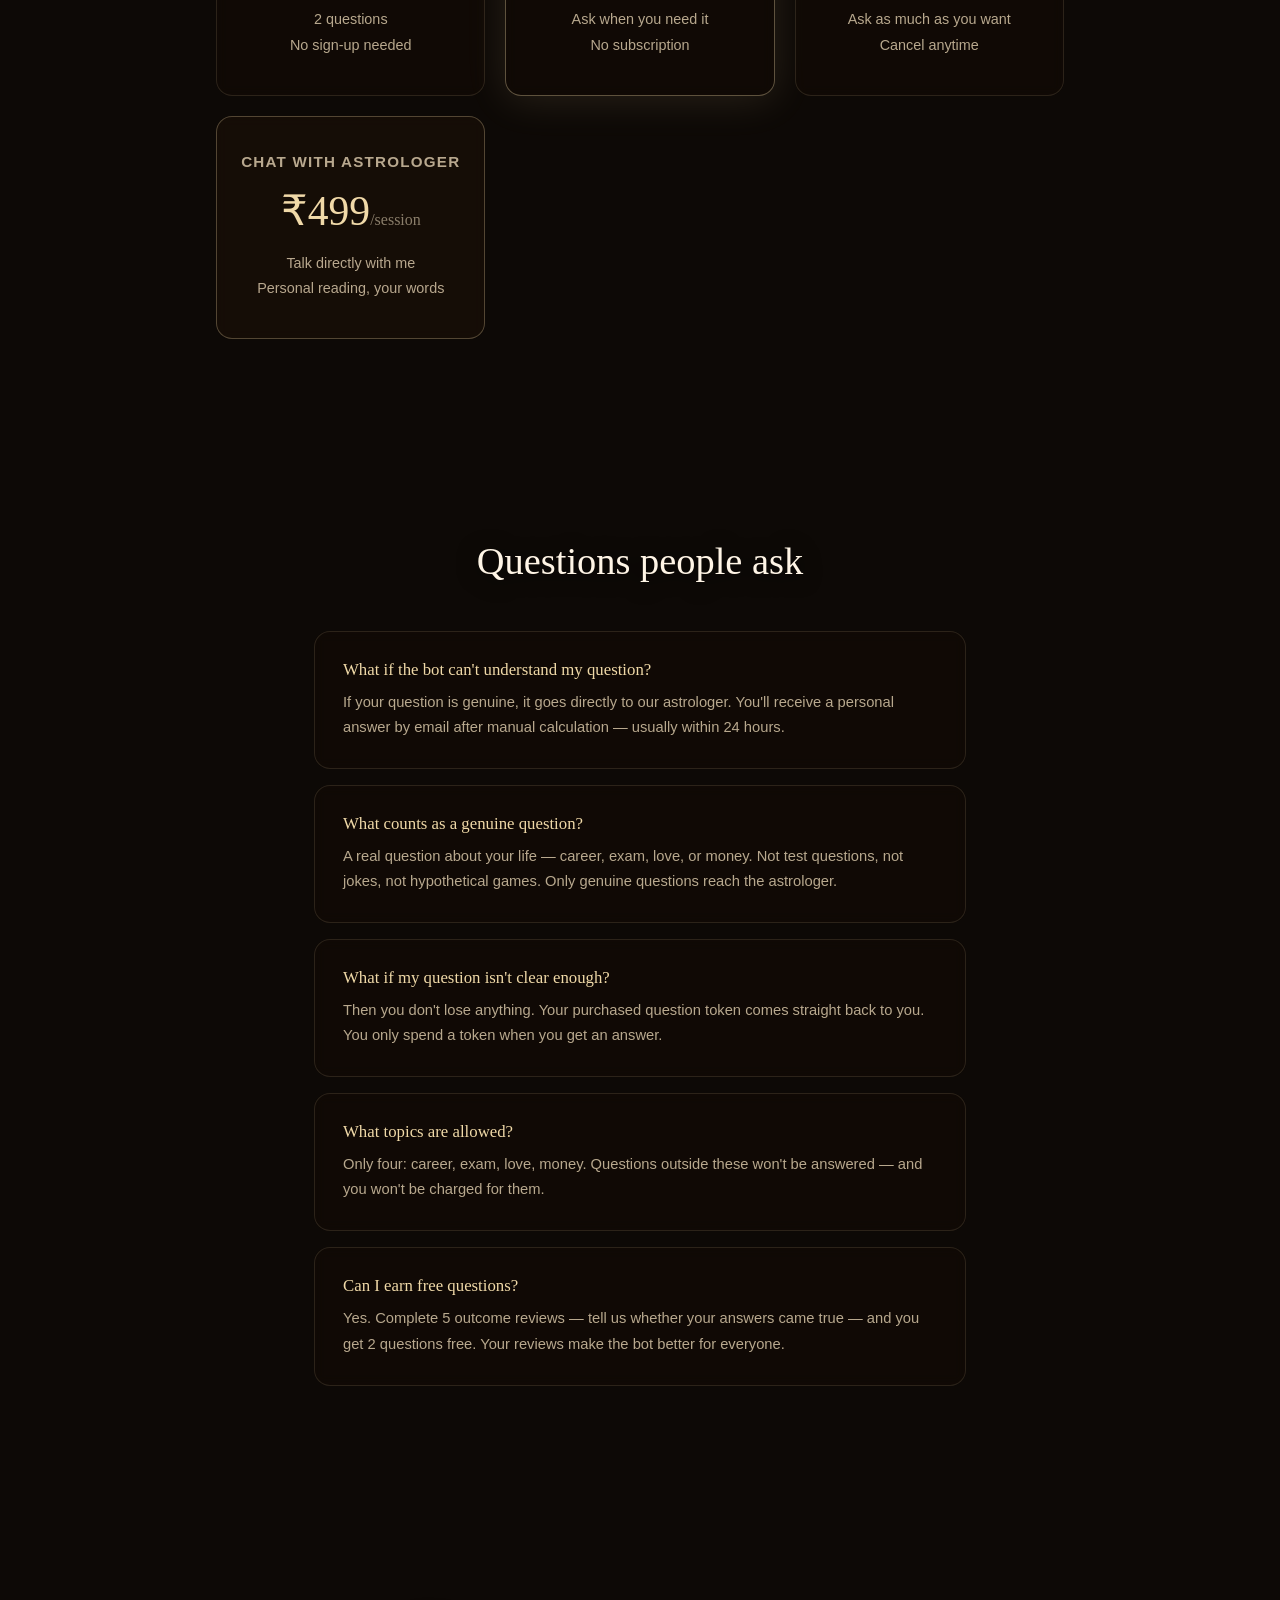
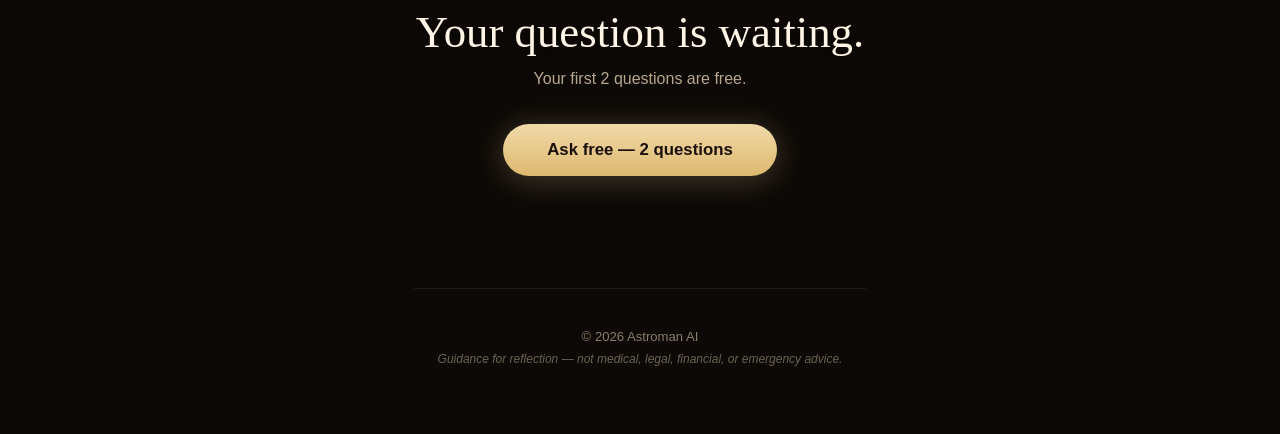
==== commit b71c23d8: "Add files via upload" ====
--- a/index.html
+++ b/index.html
@@ -1,28 +1,27 @@
 <!DOCTYPE html>
 <html lang="en">
 <head>
-  <meta charset="UTF-8">
-  <meta name="viewport" content="width=device-width, initial-scale=1.0">
-  <title>Astroman AI — KP Prashna Kundli AI | Ask Any Question, Get Your Answer</title>
-  <meta name="description" content="Astroman AI is a free KP Prashna Kundli chatbot. Ask about love, marriage, career, money, health or court cases — get a clear yes/no answer with astrological reasoning. No birth details needed.">
+<meta charset="UTF-8">
+<meta name="viewport" content="width=device-width, initial-scale=1.0">
+<title>Astroman AI — Ask your question. Get your answer.</title>
+  <meta name="description" content="Astroman AI is a KP Prashna Kundli chatbot — your first 2 questions are free. Ask about career, exams, love or money — get a clear yes/no answer with timing, from real astrological calculation. No birth details needed.">
   <meta name="keywords" content="KP prashna, prashna kundli, horary astrology, KP astrology AI, Krishnamurti Paddhati, online kundli question, astrology chatbot free">
   <meta name="author" content="Astroman AI">
   <meta name="robots" content="index, follow">
-  <link rel="canonical" href="https://ketchup-man-05.github.io/astroman-ai/">
   <meta property="og:type" content="website">
   <meta property="og:title" content="Astroman AI — KP Prashna Kundli AI">
-  <meta property="og:description" content="Ask any life question. Ancient KP Prashna wisdom, decoded by AI in seconds. Free.">
+  <meta property="og:description" content="Ask your question. Get your answer. First 2 questions free.">
   <meta property="og:url" content="https://ketchup-man-05.github.io/astroman-ai/">
-  <meta name="theme-color" content="#1a1440">
-  <link rel="icon" href="data:image/svg+xml,<svg xmlns='http://www.w3.org/2000/svg' viewBox='0 0 100 100'><text y='.9em' font-size='90'>🔮</text></svg>">
-  <link rel="stylesheet" href="styles.css">
+  <meta name="theme-color" content="#1A0F0A">
+  <link rel="canonical" href="https://ketchup-man-05.github.io/astroman-ai/">
+  <link rel="icon" href="data:image/svg+xml,<svg xmlns='http://www.w3.org/2000/svg' viewBox='0 0 100 100'>
   <script type="application/ld+json">
   {
     "@context": "https://schema.org",
     "@type": "WebSite",
     "name": "Astroman AI",
     "url": "https://ketchup-man-05.github.io/astroman-ai/",
-    "description": "Free KP Prashna Kundli AI chatbot — ask any question, get a clear yes/no answer with astrological reasoning."
+    "description": "KP Prashna Kundli AI chatbot — your first 2 questions are free. Ask about career, exams, love or money, get a clear answer with timing."
   }
   </script>
   <script type="application/ld+json">
@@ -42,18 +41,18 @@
       },
       {
         "@type": "Question",
-        "name": "Is Astroman AI free?",
-        "acceptedAnswer": {"@type": "Answer", "text": "Yes, Astroman AI is currently free to use. Just open the bot, ask one sincere question, and get your reading."}
+        "name": "How much does it cost?",
+        "acceptedAnswer": {"@type": "Answer", "text": "Your first 2 questions are free. After that it is ₹59 per question, or ₹499/month unlimited. The price never changes your answer — the calculation is identical for every question, paid or free."}
       },
       {
         "@type": "Question",
         "name": "What questions can I ask?",
-        "acceptedAnswer": {"@type": "Answer", "text": "Love and relationships, marriage and divorce, ex returning, career and job changes, business, money and loans, health and recovery, court cases, exams and education, property deals, foreign travel and visas, childbirth, and missing persons or lost items."}
+        "acceptedAnswer": {"@type": "Answer", "text": "Career and job changes, exams and education, love and relationships, money and loans. Four topics, done honestly."}
       },
       {
         "@type": "Question",
         "name": "How accurate are the answers?",
-        "acceptedAnswer": {"@type": "Answer", "text": "Astroman AI follows the classical KP Prashna rules from K. S. Krishnamurti's writings as faithfully as possible, and every answer shows its astrological reasoning so you can judge for yourself. Live outcomes are being collected to measure real-world accuracy over time. Treat readings as guidance for reflection."}
+        "acceptedAnswer": {"@type": "Answer", "text": "On 179 lab-tested questions across the four topics, the engine's verdicts were correct 74.9% of the time — stated openly instead of claiming 95%. Live outcomes are being collected to measure real-world accuracy over time. Treat readings as guidance for reflection."}
       },
       {
         "@type": "Question",
@@ -63,181 +62,818 @@
     ]
   }
   </script>
+<style>
+  * { margin: 0; padding: 0; box-sizing: border-box; }
+  html, body { height: 100%; }
+  body {
+    font-family: Georgia, 'Times New Roman', serif;
+    background: #0d0906;
+    color: #f5efe2;
+    min-height: 100vh;
+    justify-content: flex-start;
+    display: flex;
+    align-items: center;
+    justify-content: center;
+    overflow-x: hidden;
+    flex-direction: column;
+  }
+  .topbar {
+    position: fixed; top: 0; left: 0; right: 0;
+    z-index: 10;
+    display: flex; align-items: center; justify-content: space-between;
+    padding: 14px 28px;
+    background: rgba(13,9,6,0.72);
+    backdrop-filter: blur(10px);
+    -webkit-backdrop-filter: blur(10px);
+    border-bottom: 1px solid rgba(240,217,168,0.10);
+  }
+  .brand {
+    font-size: 1.15rem; color: #F0D9A8; letter-spacing: 0.02em;
+  }
+  .toplinks { display: flex; gap: 26px; }
+  .toplinks a {
+    font-family: -apple-system, 'Segoe UI', sans-serif;
+    font-size: 0.88rem; color: #B8A88E; text-decoration: none;
+  }
+  .toplinks a:hover { color: #F0D9A8; }
+  .top-right { display: flex; align-items: center; gap: 18px; }
+  .top-login {
+    font-family: -apple-system, 'Segoe UI', sans-serif;
+    font-size: 0.88rem; color: #B8A88E; text-decoration: none;
+  }
+  .top-login:hover { color: #F0D9A8; }
+  .top-cta {
+    font-family: -apple-system, 'Segoe UI', sans-serif;
+    font-size: 0.88rem; font-weight: 600; color: #1A0F0A;
+    background: linear-gradient(180deg, #F0D9A8, #DDB96F);
+    border-radius: 50px; padding: 10px 26px; text-decoration: none;
+  }
+  @media (max-width: 640px) { .toplinks { display: none; } }
+  .bg-fixed {
+    position: fixed; inset: 0;
+    z-index: 0;
+    background: #0d0906 url('[data-uri]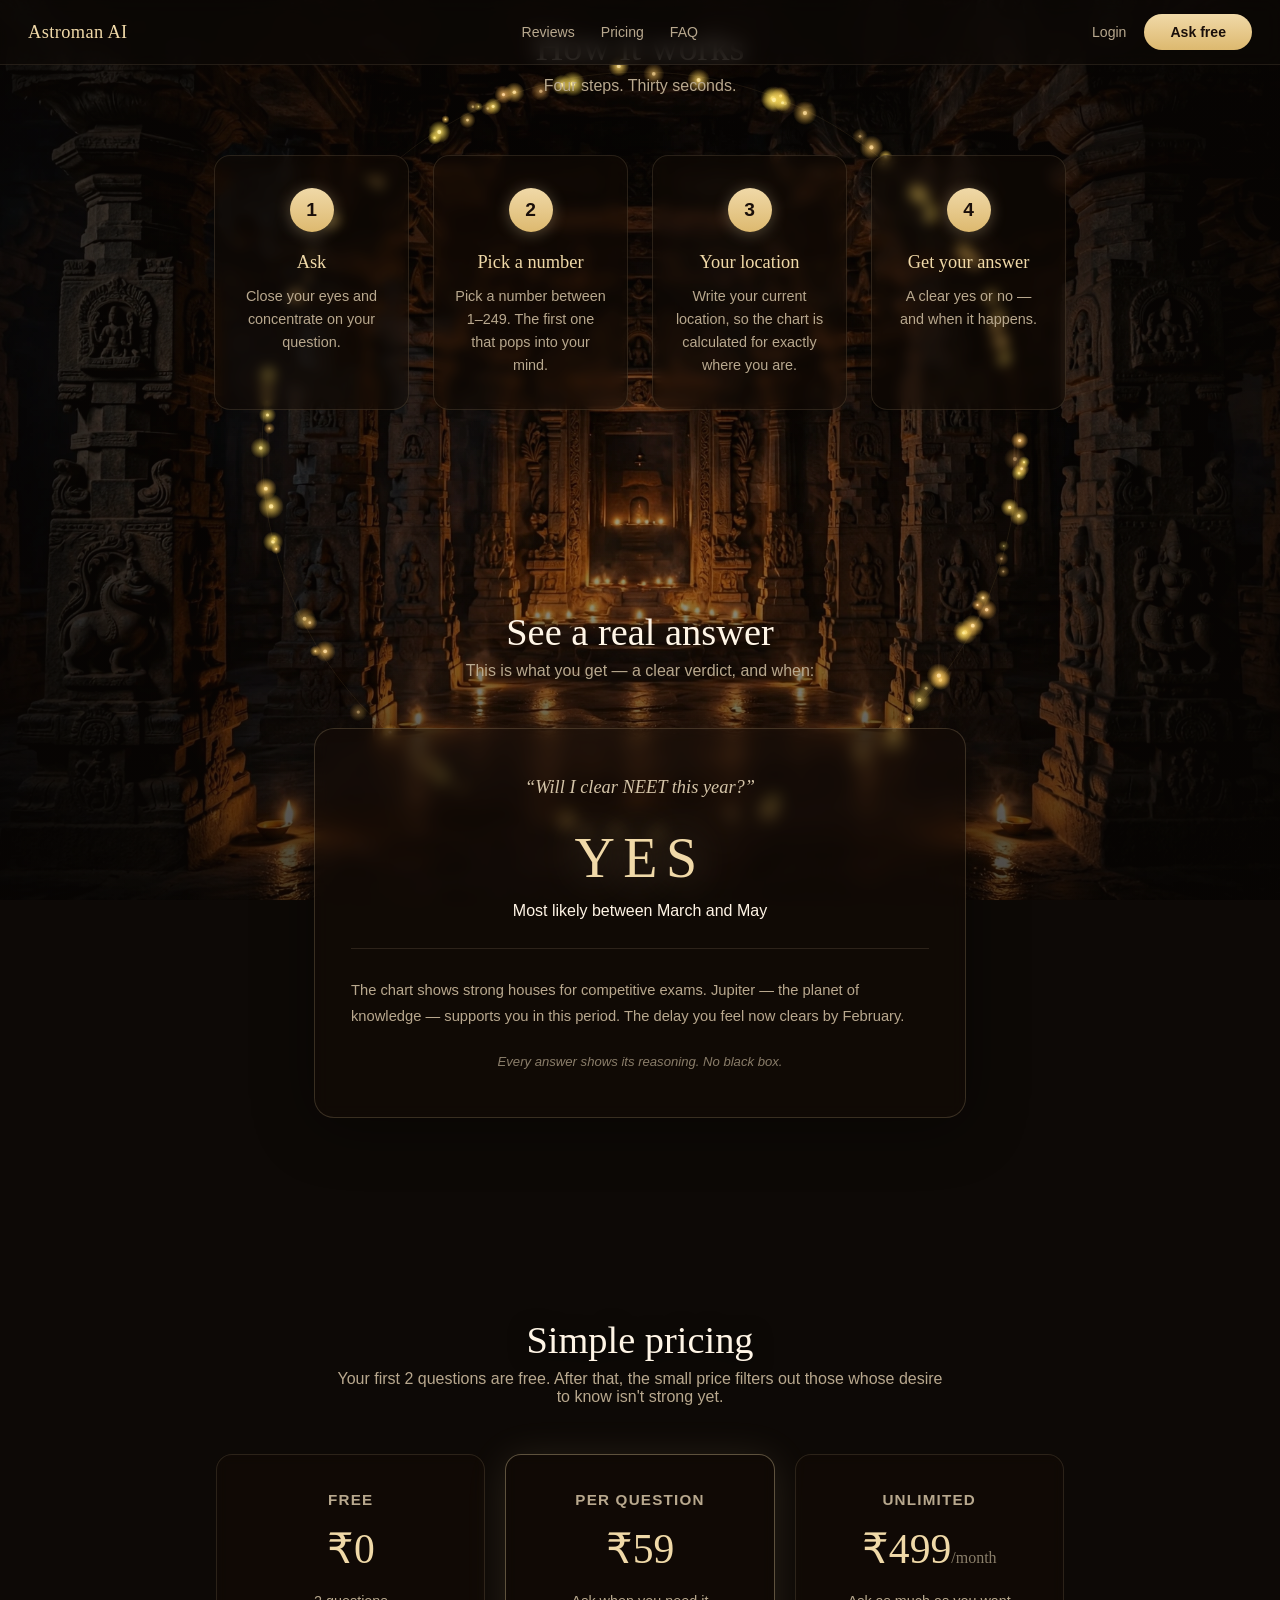
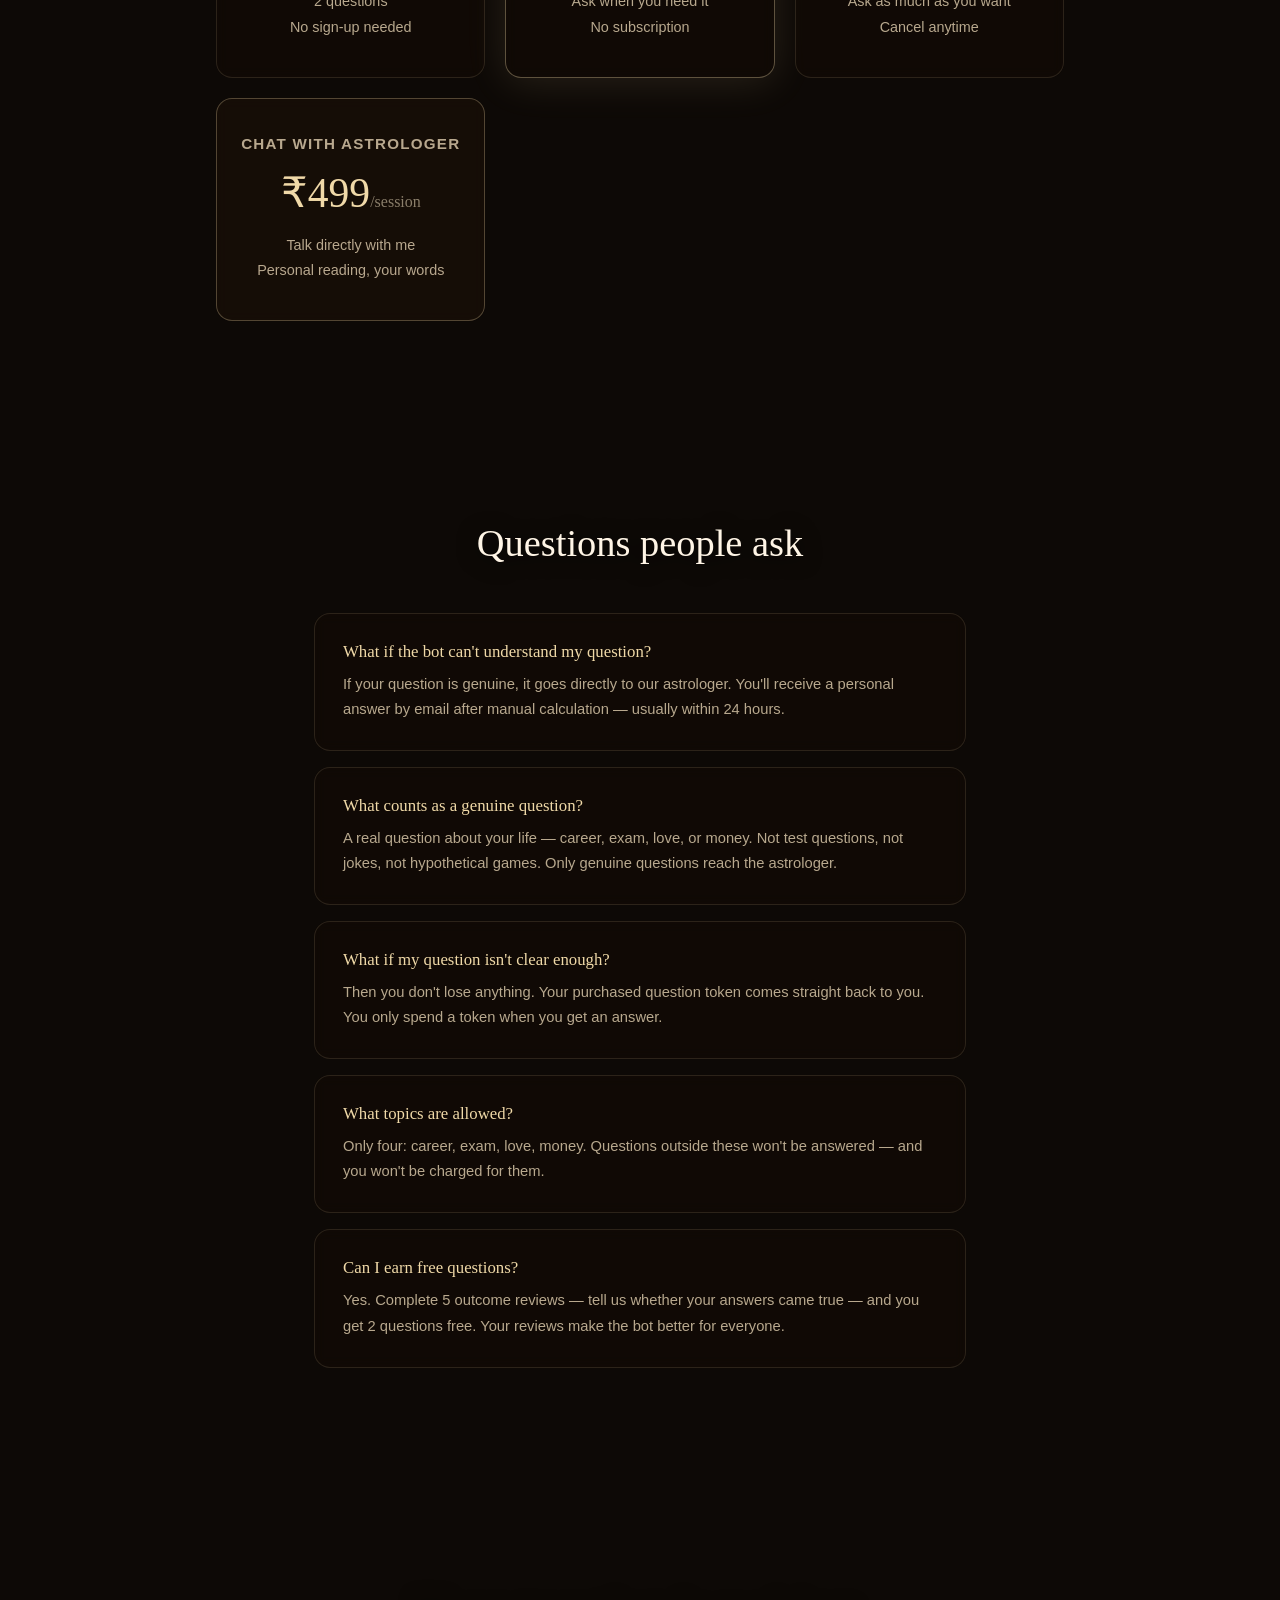
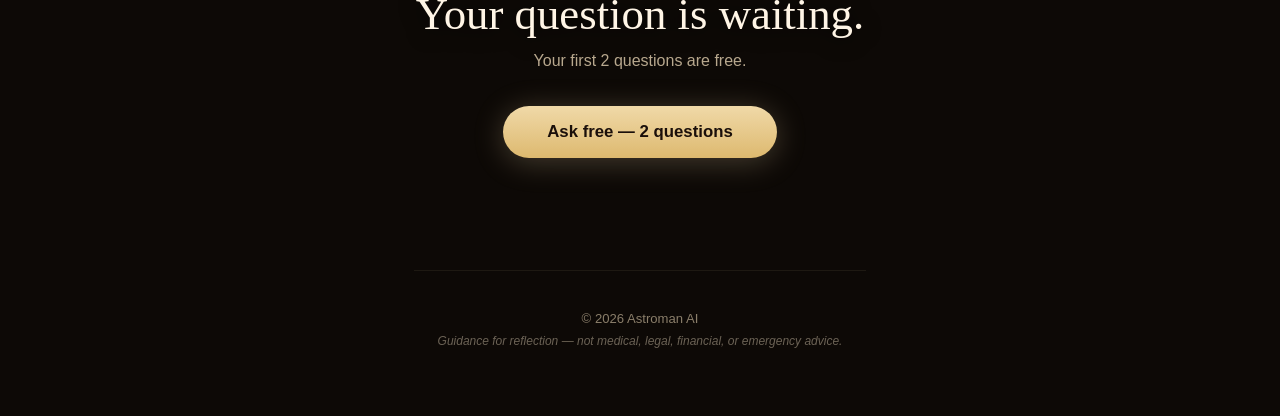
==== commit 1597eaa8: "Add files via upload" ====
--- a/index.html
+++ b/index.html
@@ -14,7 +14,7 @@
   <meta property="og:url" content="https://ketchup-man-05.github.io/astroman-ai/">
   <meta name="theme-color" content="#1A0F0A">
   <link rel="canonical" href="https://ketchup-man-05.github.io/astroman-ai/">
-  <link rel="icon" href="data:image/svg+xml,<svg xmlns='http://www.w3.org/2000/svg' viewBox='0 0 100 100'>
+  <link rel="icon" href="data:image/svg+xml,%3Csvg xmlns='http://www.w3.org/2000/svg' viewBox='0 0 100 100'%3E%3Ctext y='.9em' font-size='90'%3E%F0%9F%94%AE%3C/text%3E%3C/svg%3E">
   <script type="application/ld+json">
   {
     "@context": "https://schema.org",
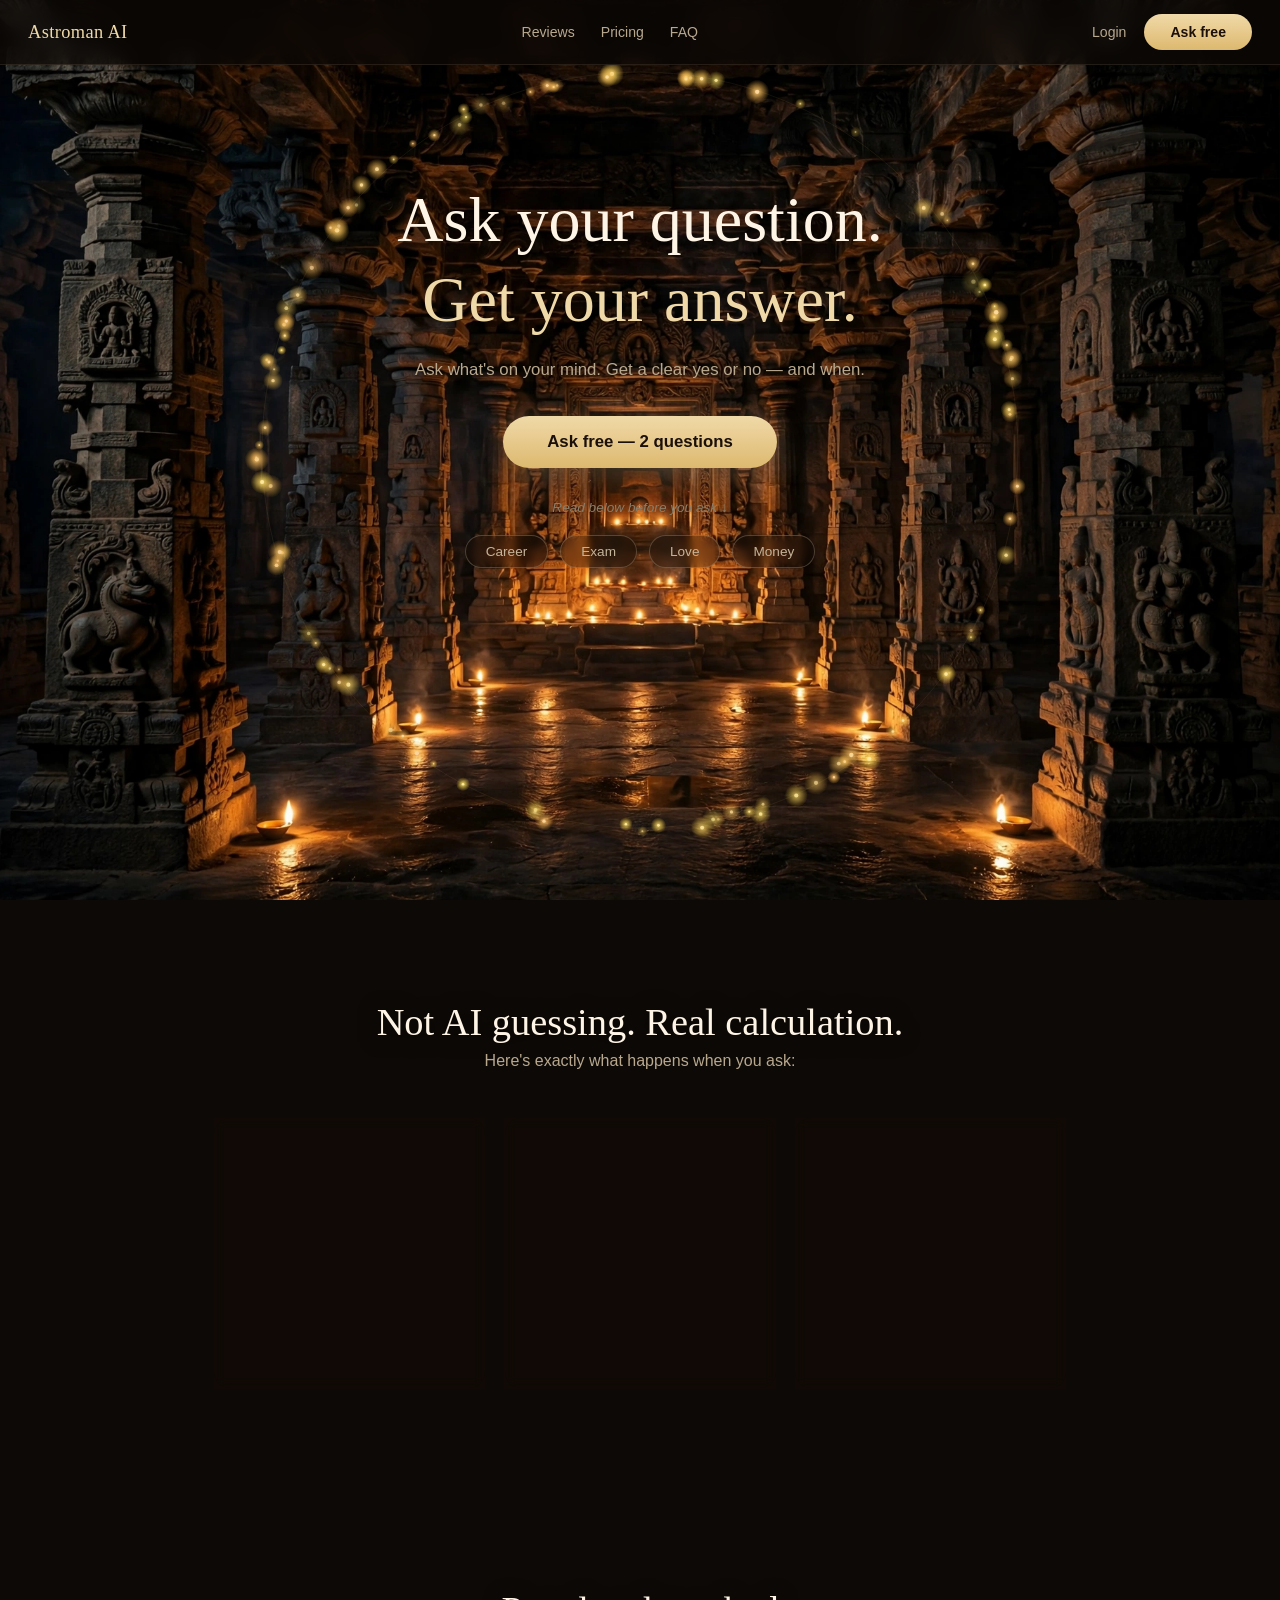
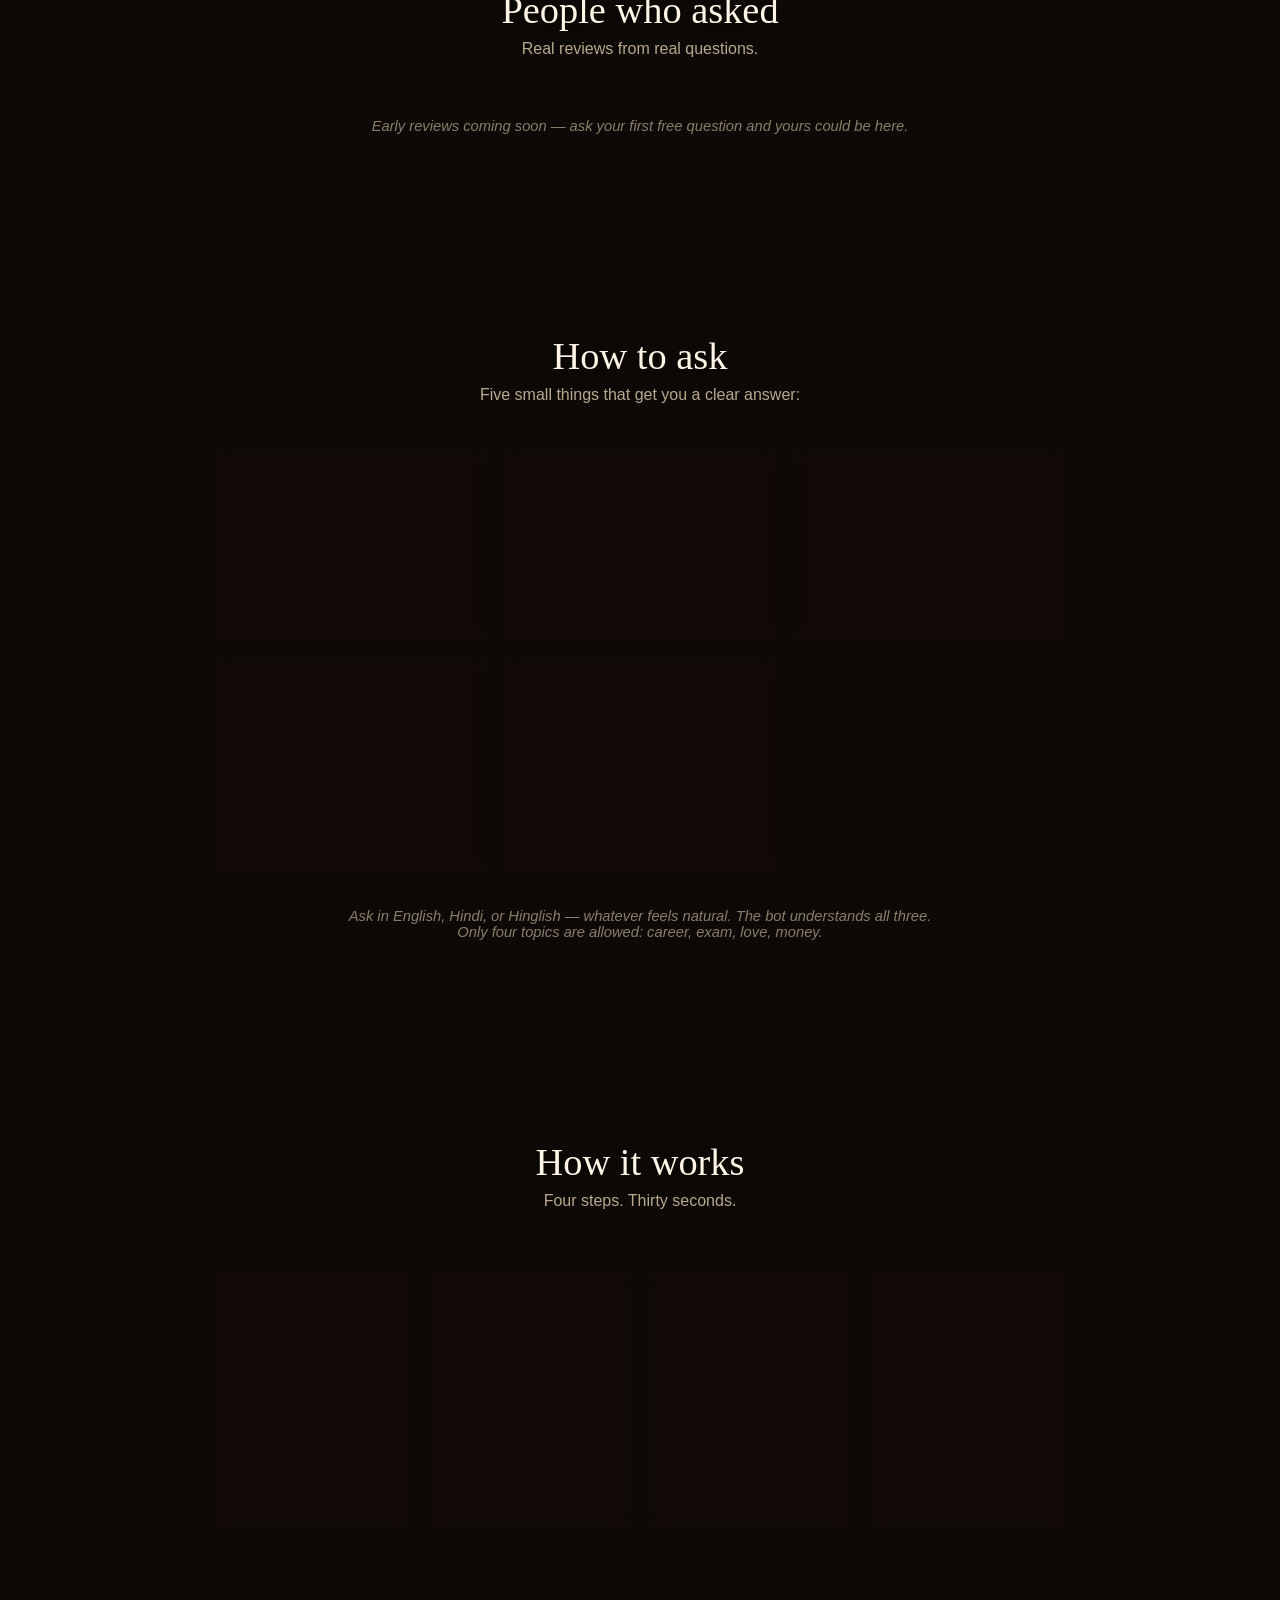
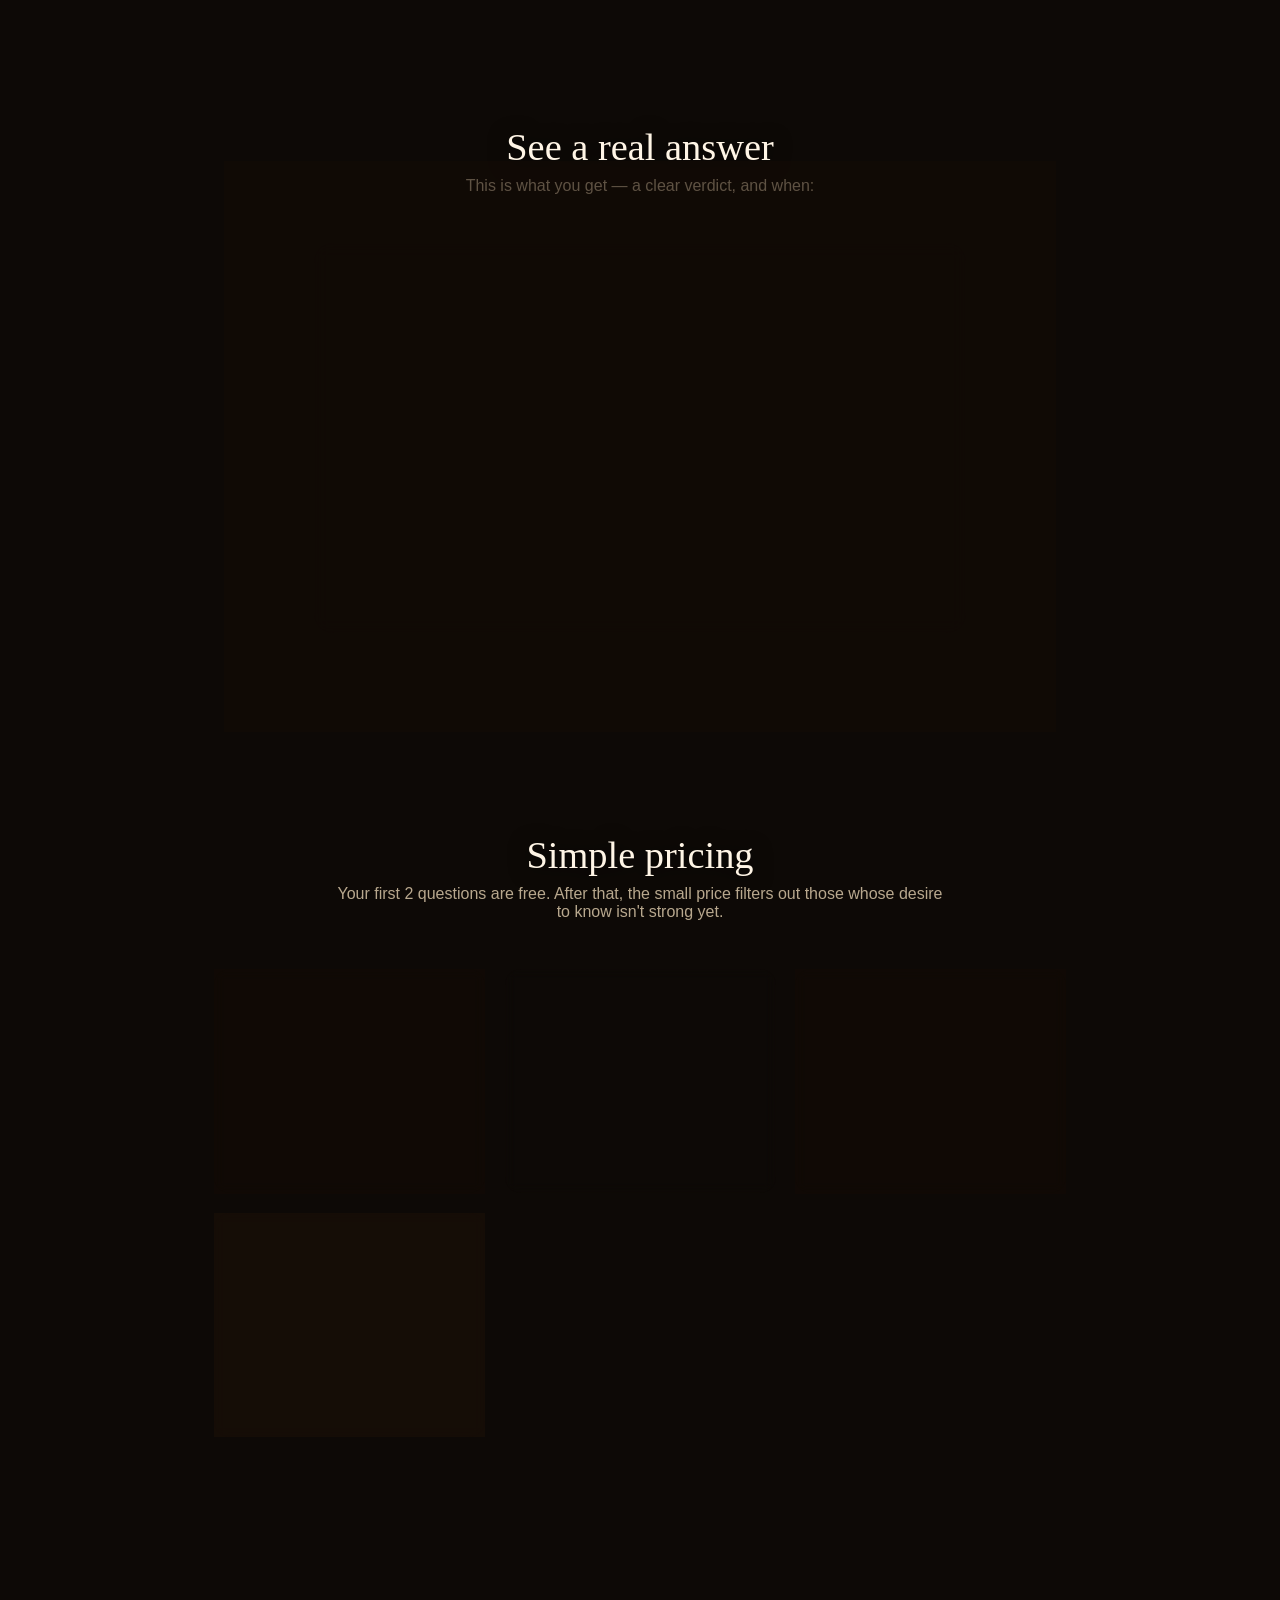
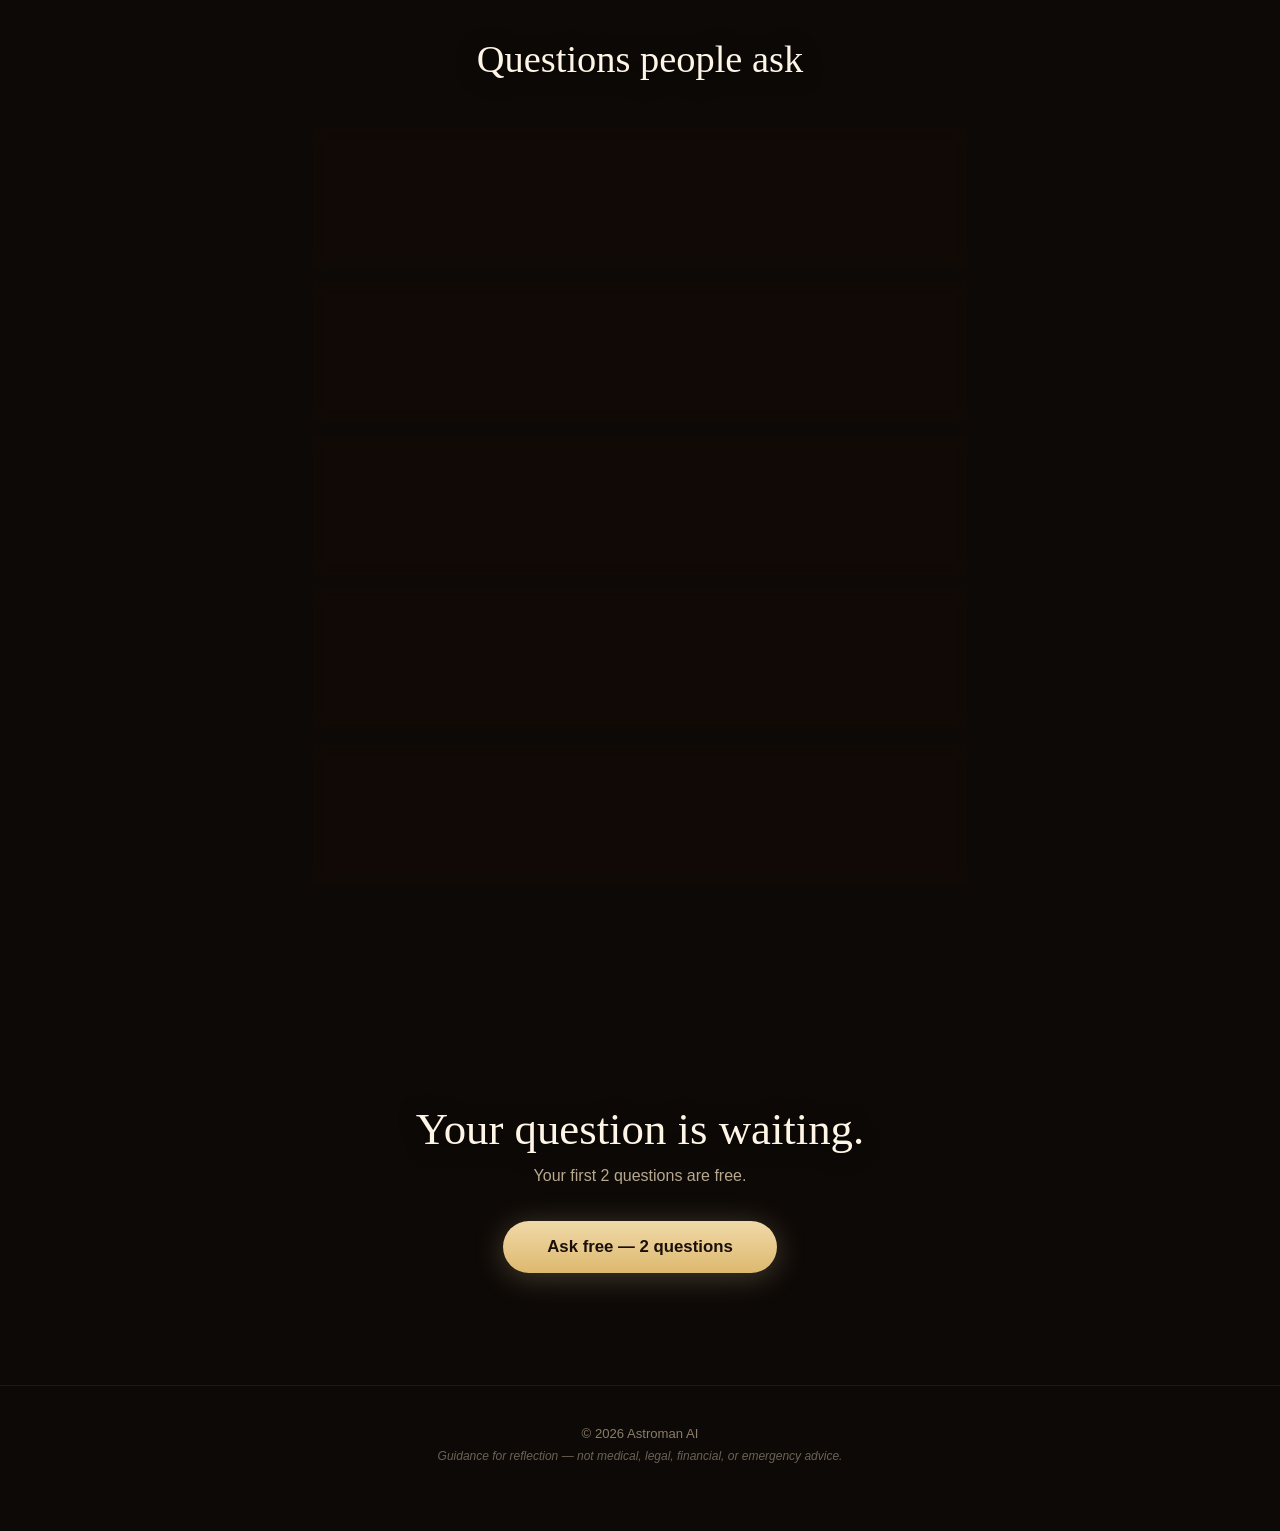
==== commit 59af6035: "Add files via upload" ====
--- a/index.html
+++ b/index.html
@@ -70,12 +70,7 @@
     background: #0d0906;
     color: #f5efe2;
     min-height: 100vh;
-    justify-content: flex-start;
-    display: flex;
-    align-items: center;
-    justify-content: center;
     overflow-x: hidden;
-    flex-direction: column;
   }
   .topbar {
     position: fixed; top: 0; left: 0; right: 0;
@@ -129,18 +124,18 @@
   }
   .hero {
     min-height: 100vh;
-    padding-top: 70px;
-    display: flex;
-    align-items: center;
-    justify-content: center;
+    padding-top: 140px;
+    padding-bottom: 60px;
+    text-align: center;
     width: 100%;
-  }
-  .content {
     position: relative;
     z-index: 3;
+  }
+  .content {
     text-align: center;
     padding: 40px 24px;
     max-width: 700px;
+    margin: 0 auto;
   }
   h1 {
     font-size: clamp(2.2rem, 6vw, 4rem);
@@ -210,6 +205,7 @@
 </head>
 <body>
 <div class="bg-fixed"></div>
+<canvas id="embers"></canvas>
 <header class="topbar">
   <div class="brand">Astroman AI</div>
   <nav class="toplinks">
@@ -219,16 +215,14 @@
   </nav>
   <div class="top-right">
     <a href="https://astroman-ai.streamlit.app/" class="top-login" target="_blank" rel="noopener">Login</a>
-    <a href="https://astroman-ai.streamlit.app/" class="top-cta" target="_blank" rel="noopener">Ask free</a>
+    <a href="https://astroman-ai.streamlit.app/Astroman_AI" class="top-cta" target="_blank" rel="noopener">Ask free</a>
   </div>
 </header>
 <section class="hero">
-<div class="vignette"></div>
-<canvas id="embers"></canvas>
 <div class="content">
   <h1>Ask your question.<br><span class="gold">Get your answer.</span></h1>
-  <p class="sub">Ask what's on your mind. Get a clear yes or no &mdash; and when.</p>
-  <a href="https://astroman-ai.streamlit.app/" class="cta" target="_blank" rel="noopener">Ask free &mdash; 2 questions</a>
+  <p class="sub">Ask what&apos;s on your mind. Get a clear yes or no &mdash; and when.</p>
+  <a href="https://astroman-ai.streamlit.app/Astroman_AI" class="cta" target="_blank" rel="noopener">Ask free &mdash; 2 questions</a>
   <p class="read-first">Read below before you ask &darr;</p>
   <div class="pills">
     <span class="pill">Career</span>
@@ -547,7 +541,7 @@
 <section class="final">
   <h2>Your question is waiting.</h2>
   <p class="final-sub">Your first 2 questions are free.</p>
-  <a href="https://astroman-ai.streamlit.app/" class="cta" target="_blank" rel="noopener">Ask free &mdash; 2 questions</a>
+  <a href="https://astroman-ai.streamlit.app/Astroman_AI" class="cta" target="_blank" rel="noopener">Ask free &mdash; 2 questions</a>
 </section>
 <footer class="foot">
   <p>&copy; 2026 Astroman AI</p>
